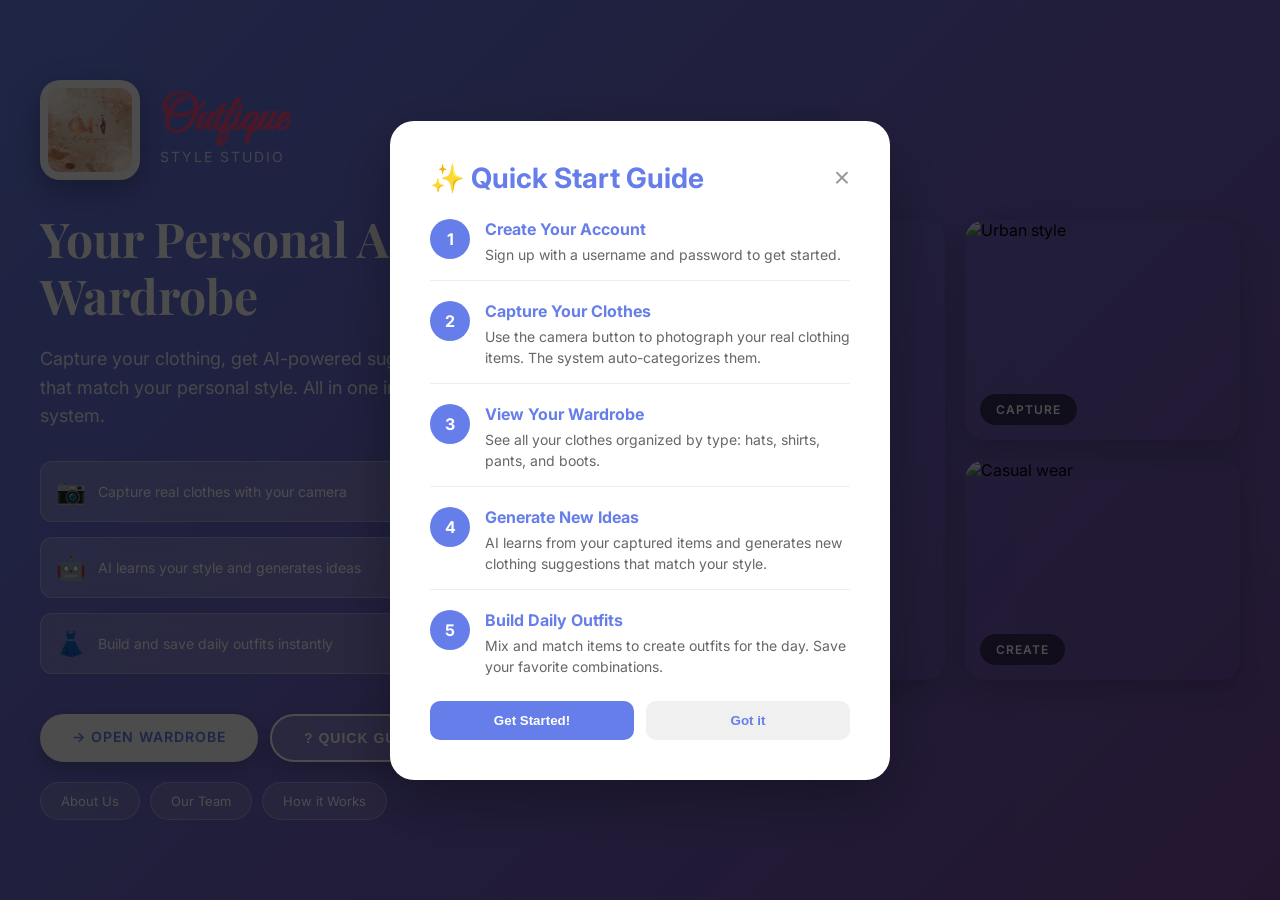
==== OUTFIQUE KO/index.html @ df4dfa31 "Initial commit: Outfique wardrobe website" ====
<!DOCTYPE html>
<html lang="en">
<head>
    <meta charset="UTF-8" />
    <meta name="viewport" content="width=device-width, initial-scale=1.0" />
    <title>Outfique Wardrobe</title>
    <link rel="preconnect" href="https://fonts.googleapis.com" />
    <link rel="preconnect" href="https://fonts.gstatic.com" crossorigin />
    <link href="https://fonts.googleapis.com/css2?family=Playfair+Display:wght@700;800&family=Great+Vibes&family=Inter:wght@300;400;600;700&display=swap" rel="stylesheet" />
    <style>
        :root {
            --primary: #667eea;
            --secondary: #764ba2;
            --accent: #f75088;
            --peach: #f9a6a1;
            --light: rgba(255, 255, 255, 0.9);
            --shadow: rgba(0, 0, 0, 0.1);
            --glass: rgba(255, 255, 255, 0.2);
        }

        * {
            margin: 0;
            padding: 0;
            box-sizing: border-box;
        }

        html, body {
            height: 100%;
            font-family: 'Inter', -apple-system, BlinkMacSystemFont, 'Segoe UI', sans-serif;
        }

        body {
            background: linear-gradient(135deg, var(--primary) 0%, var(--secondary) 100%);
            display: flex;
            align-items: center;
            justify-content: center;
            min-height: 100vh;
            padding: 20px;
            overflow-x: hidden;
        }

        .welcome-container {
            width: 100%;
            max-width: 1200px;
            display: grid;
            grid-template-columns: 1fr 1fr;
            gap: 60px;
            align-items: center;
        }

        .welcome-left {
            animation: slideInLeft 0.8s ease;
        }

        .welcome-right {
            animation: slideInRight 0.8s ease;
        }

        @keyframes slideInLeft {
            from {
                opacity: 0;
                transform: translateX(-30px);
            }
            to {
                opacity: 1;
                transform: translateX(0);
            }
        }

        @keyframes slideInRight {
            from {
                opacity: 0;
                transform: translateX(30px);
            }
            to {
                opacity: 1;
                transform: translateX(0);
            }
        }

        .logo-section {
            display: flex;
            align-items: center;
            gap: 20px;
            margin-bottom: 30px;
        }

        .logo-img {
            width: 100px;
            height: 100px;
            border-radius: 20px;
            background: white;
            padding: 8px;
            box-shadow: 0 10px 30px rgba(0, 0, 0, 0.3);
        }

        .logo-text h1 {
            font-family: 'Great Vibes', cursive;
            font-size: 48px;
            color: var(--accent);
            line-height: 1;
        }

        .logo-text p {
            font-size: 14px;
            color: rgba(255, 255, 255, 0.8);
            letter-spacing: 2px;
            text-transform: uppercase;
            margin-top: 5px;
        }

        h2 {
            font-family: 'Playfair Display', serif;
            font-size: 48px;
            color: white;
            margin-bottom: 20px;
            line-height: 1.2;
        }

        .subtitle {
            font-size: 18px;
            color: rgba(255, 255, 255, 0.9);
            margin-bottom: 30px;
            line-height: 1.6;
        }

        .features {
            display: flex;
            flex-direction: column;
            gap: 15px;
            margin-bottom: 40px;
        }

        .feature {
            display: flex;
            align-items: center;
            gap: 12px;
            padding: 15px;
            background: var(--glass);
            border-radius: 12px;
            backdrop-filter: blur(10px);
            border: 1px solid rgba(255, 255, 255, 0.3);
            animation: fadeIn 0.6s ease forwards;
            opacity: 0;
        }

        .feature:nth-child(1) { animation-delay: 0.2s; }
        .feature:nth-child(2) { animation-delay: 0.3s; }
        .feature:nth-child(3) { animation-delay: 0.4s; }

        @keyframes fadeIn {
            from {
                opacity: 0;
                transform: translateY(10px);
            }
            to {
                opacity: 1;
                transform: translateY(0);
            }
        }

        .feature-icon {
            font-size: 24px;
            flex-shrink: 0;
        }

        .feature-text {
            font-size: 14px;
            color: white;
        }

        .cta-buttons {
            display: flex;
            gap: 12px;
            flex-wrap: wrap;
            margin-bottom: 20px;
        }

        .btn {
            padding: 14px 32px;
            border: none;
            border-radius: 50px;
            font-size: 14px;
            font-weight: 600;
            cursor: pointer;
            text-decoration: none;
            display: inline-block;
            transition: all 0.3s ease;
            text-transform: uppercase;
            letter-spacing: 1px;
        }

        .btn-primary {
            background: white;
            color: var(--primary);
            box-shadow: 0 8px 20px rgba(0, 0, 0, 0.2);
        }

        .btn-primary:hover {
            transform: translateY(-3px);
            box-shadow: 0 12px 30px rgba(0, 0, 0, 0.3);
        }

        .btn-secondary {
            background: var(--glass);
            color: white;
            border: 2px solid white;
            box-shadow: 0 8px 20px rgba(0, 0, 0, 0.2);
        }

        .btn-secondary:hover {
            background: white;
            color: var(--primary);
            transform: translateY(-3px);
        }

        .nav-links {
            display: flex;
            gap: 10px;
            margin-top: 10px;
            flex-wrap: wrap;
        }

        .nav-links a {
            padding: 10px 20px;
            background: rgba(255, 255, 255, 0.15);
            color: white;
            text-decoration: none;
            border-radius: 30px;
            font-size: 13px;
            border: 1px solid rgba(255, 255, 255, 0.3);
            transition: all 0.3s ease;
        }

        .nav-links a:hover {
            background: white;
            color: var(--primary);
        }

        .gallery {
            display: grid;
            grid-template-columns: repeat(2, 1fr);
            gap: 20px;
        }

        .gallery-item {
            border-radius: 20px;
            overflow: hidden;
            height: 220px;
            box-shadow: 0 10px 30px rgba(0, 0, 0, 0.2);
            position: relative;
            cursor: pointer;
            transition: all 0.3s ease;
        }

        .gallery-item:hover {
            transform: translateY(-10px);
            box-shadow: 0 15px 40px rgba(0, 0, 0, 0.3);
        }

        .gallery-item.tall {
            grid-row: span 2;
            height: auto;
        }

        .gallery-item img {
            width: 100%;
            height: 100%;
            object-fit: cover;
        }

        .gallery-label {
            position: absolute;
            bottom: 15px;
            left: 15px;
            background: rgba(0, 0, 0, 0.5);
            color: white;
            padding: 8px 16px;
            border-radius: 20px;
            font-size: 12px;
            font-weight: 600;
            text-transform: uppercase;
            letter-spacing: 1px;
        }

        /* Quick Guide Modal */
        .guide-modal {
            display: none;
            position: fixed;
            top: 0;
            left: 0;
            width: 100%;
            height: 100%;
            background: rgba(0, 0, 0, 0.7);
            z-index: 2000;
            align-items: center;
            justify-content: center;
            animation: fadeIn 0.3s ease;
        }

        .guide-modal.show {
            display: flex;
        }

        .guide-content {
            background: white;
            border-radius: 24px;
            max-width: 500px;
            width: 90%;
            max-height: 80vh;
            overflow-y: auto;
            padding: 40px;
            box-shadow: 0 20px 60px rgba(0, 0, 0, 0.3);
            animation: slideUp 0.4s ease;
        }

        @keyframes slideUp {
            from {
                opacity: 0;
                transform: translateY(40px);
            }
            to {
                opacity: 1;
                transform: translateY(0);
            }
        }

        .guide-header {
            display: flex;
            justify-content: space-between;
            align-items: center;
            margin-bottom: 24px;
        }

        .guide-header h3 {
            font-size: 28px;
            color: var(--primary);
            margin: 0;
        }

        .close-guide {
            background: none;
            border: none;
            font-size: 28px;
            cursor: pointer;
            color: #999;
            transition: color 0.2s ease;
        }

        .close-guide:hover {
            color: var(--primary);
        }

        .guide-steps {
            display: flex;
            flex-direction: column;
            gap: 20px;
        }

        .step {
            display: flex;
            gap: 15px;
            padding-bottom: 15px;
            border-bottom: 1px solid #eee;
        }

        .step:last-child {
            border-bottom: none;
            padding-bottom: 0;
        }

        .step-number {
            display: flex;
            align-items: center;
            justify-content: center;
            width: 40px;
            height: 40px;
            border-radius: 50%;
            background: var(--primary);
            color: white;
            font-weight: bold;
            flex-shrink: 0;
        }

        .step-content h4 {
            margin: 0 0 5px 0;
            color: var(--primary);
            font-size: 16px;
        }

        .step-content p {
            margin: 0;
            color: #666;
            font-size: 14px;
            line-height: 1.5;
        }

        .guide-footer {
            margin-top: 24px;
            display: flex;
            gap: 12px;
        }

        .guide-footer button {
            flex: 1;
            padding: 12px;
            border: none;
            border-radius: 10px;
            font-weight: 600;
            cursor: pointer;
            transition: all 0.2s ease;
        }

        .btn-start {
            background: var(--primary);
            color: white;
        }

        .btn-start:hover {
            background: var(--secondary);
        }

        .btn-remind {
            background: #f0f0f0;
            color: var(--primary);
        }

        .btn-remind:hover {
            background: #e0e0e0;
        }

        @media (max-width: 768px) {
            .welcome-container {
                grid-template-columns: 1fr;
                gap: 40px;
            }

            h2 {
                font-size: 36px;
            }

            .gallery {
                grid-template-columns: 1fr;
            }

            .gallery-item.tall {
                grid-row: span 1;
            }

            .guide-content {
                padding: 30px 20px;
            }
        }
    </style>
</head>
<body>
    <div class="welcome-container">
        <!-- Left Section -->
        <div class="welcome-left">
            <div class="logo-section">
                <img src="DESIGN NI JARED.png" alt="Outfique Logo" class="logo-img" />
                <div class="logo-text">
                    <h1>Outfique</h1>
                    <p>Style Studio</p>
                </div>
            </div>

            <h2>Your Personal AI Wardrobe</h2>
            
            <p class="subtitle">
                Capture your clothing, get AI-powered suggestions, and build outfits that match your personal style. All in one intelligent wardrobe system.
            </p>

            <div class="features">
                <div class="feature">
                    <span class="feature-icon">📷</span>
                    <span class="feature-text">Capture real clothes with your camera</span>
                </div>
                <div class="feature">
                    <span class="feature-icon">🤖</span>
                    <span class="feature-text">AI learns your style and generates ideas</span>
                </div>
                <div class="feature">
                    <span class="feature-icon">👗</span>
                    <span class="feature-text">Build and save daily outfits instantly</span>
                </div>
            </div>

            <div class="cta-buttons">
                <a href="wardrobe.html" class="btn btn-primary">→ Open Wardrobe</a>
                <button class="btn btn-secondary" onclick="openGuide()">? Quick Guide</button>
            </div>

            <div class="nav-links">
                <a href="about outfique.html">About Us</a>
                <a href="team.html">Our Team</a>
                <a href="#" onclick="openGuide(); return false;">How it Works</a>
            </div>
        </div>

        <!-- Right Section: Gallery -->
        <div class="welcome-right">
            <div class="gallery">
                <div class="gallery-item tall">
                    <img src="https://images.unsplash.com/photo-1503341455253-b2e723bb3dbb?auto=format&fit=crop&w=600&q=80" alt="Fashion look" />
                    <span class="gallery-label">Style</span>
                </div>
                <div class="gallery-item">
                    <img src="https://images.unsplash.com/photo-1524504388940-b1c1722653e1?auto=format&fit=crop&w=600&q=80" alt="Urban style" />
                    <span class="gallery-label">Capture</span>
                </div>
                <div class="gallery-item">
                    <img src="https://images.unsplash.com/photo-1521572163474-6864f9cf17ab?auto=format&fit=crop&w=600&q=80" alt="Casual wear" />
                    <span class="gallery-label">Create</span>
                </div>
            </div>
        </div>
    </div>

    <!-- Quick Guide Modal -->
    <div id="guideModal" class="guide-modal">
        <div class="guide-content">
            <div class="guide-header">
                <h3>✨ Quick Start Guide</h3>
                <button class="close-guide" onclick="closeGuide()">×</button>
            </div>

            <div class="guide-steps">
                <div class="step">
                    <div class="step-number">1</div>
                    <div class="step-content">
                        <h4>Create Your Account</h4>
                        <p>Sign up with a username and password to get started.</p>
                    </div>
                </div>

                <div class="step">
                    <div class="step-number">2</div>
                    <div class="step-content">
                        <h4>Capture Your Clothes</h4>
                        <p>Use the camera button to photograph your real clothing items. The system auto-categorizes them.</p>
                    </div>
                </div>

                <div class="step">
                    <div class="step-number">3</div>
                    <div class="step-content">
                        <h4>View Your Wardrobe</h4>
                        <p>See all your clothes organized by type: hats, shirts, pants, and boots.</p>
                    </div>
                </div>

                <div class="step">
                    <div class="step-number">4</div>
                    <div class="step-content">
                        <h4>Generate New Ideas</h4>
                        <p>AI learns from your captured items and generates new clothing suggestions that match your style.</p>
                    </div>
                </div>

                <div class="step">
                    <div class="step-number">5</div>
                    <div class="step-content">
                        <h4>Build Daily Outfits</h4>
                        <p>Mix and match items to create outfits for the day. Save your favorite combinations.</p>
                    </div>
                </div>
            </div>

            <div class="guide-footer">
                <button class="btn-start" onclick="goToWardrobe()">Get Started!</button>
                <button class="btn-remind" onclick="closeGuide()">Got it</button>
            </div>
        </div>
    </div>

    <script>
        function openGuide() {
            document.getElementById('guideModal').classList.add('show');
        }

        function closeGuide() {
            document.getElementById('guideModal').classList.remove('show');
        }

        function goToWardrobe() {
            window.location.href = 'wardrobe.html';
        }

        // Auto-open guide on first visit (optional)
        window.addEventListener('load', () => {
            const hasVisited = localStorage.getItem('outfiqueVisited');
            if (!hasVisited) {
                setTimeout(() => {
                    openGuide();
                    localStorage.setItem('outfiqueVisited', 'true');
                }, 500);
            }
        });

        // Close modal when clicking outside
        document.getElementById('guideModal').addEventListener('click', (e) => {
            if (e.target.id === 'guideModal') {
                closeGuide();
            }
        });
    </script>
</body>
</html>
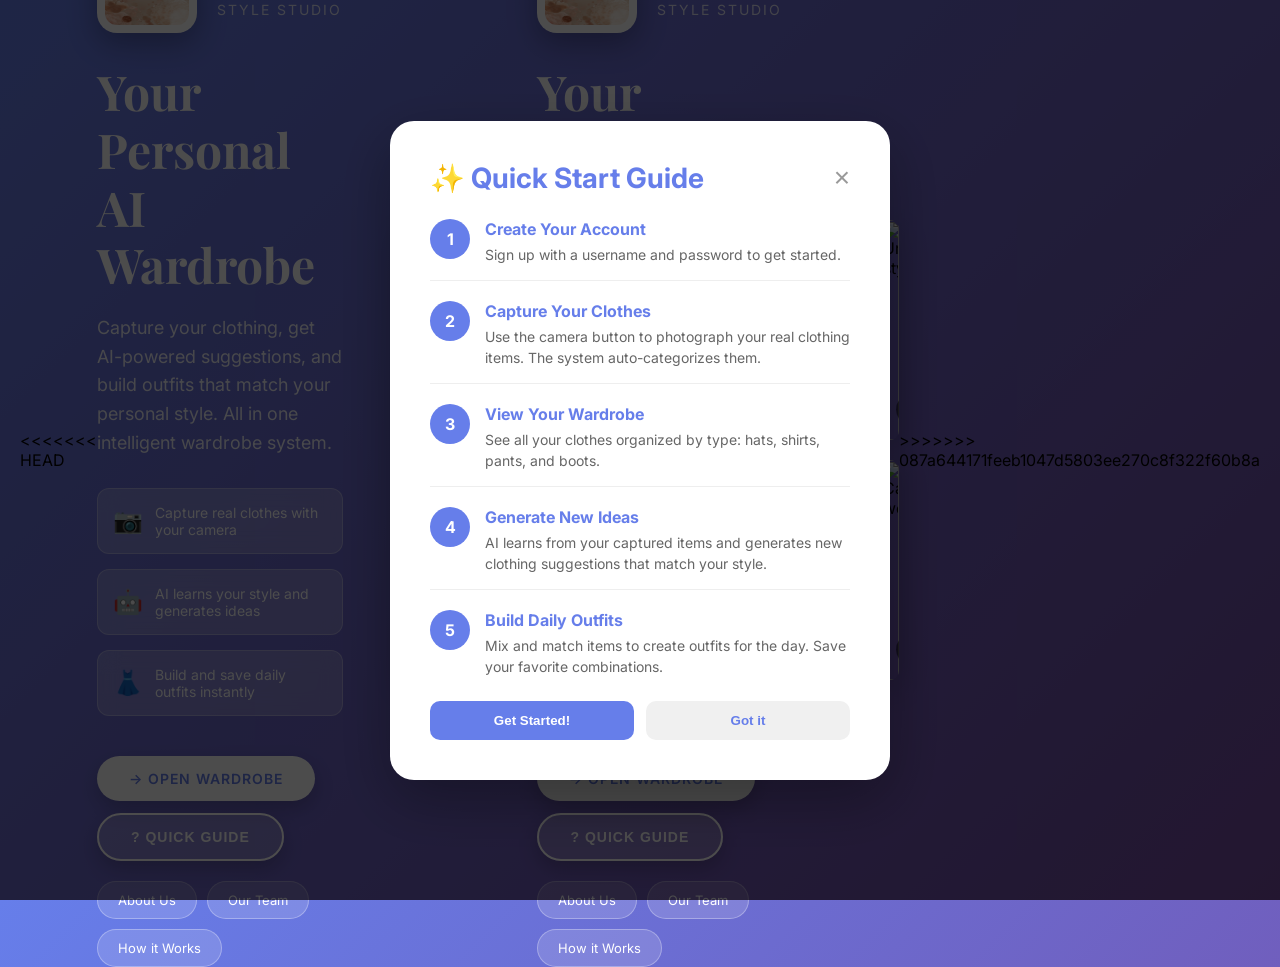
==== commit ed87c794: "Resolve merge conflicts: keep latest local files" ====
--- a/OUTFIQUE KO/index.html
+++ b/OUTFIQUE KO/index.html
@@ -1,3 +1,4 @@
+<<<<<<< HEAD
 <!DOCTYPE html>
 <html lang="en">
 <head>
@@ -607,3 +608,614 @@
     </script>
 </body>
 </html>
+=======
+<!DOCTYPE html>
+<html lang="en">
+<head>
+    <meta charset="UTF-8" />
+    <meta name="viewport" content="width=device-width, initial-scale=1.0" />
+    <title>Outfique Wardrobe</title>
+    <link rel="preconnect" href="https://fonts.googleapis.com" />
+    <link rel="preconnect" href="https://fonts.gstatic.com" crossorigin />
+    <link href="https://fonts.googleapis.com/css2?family=Playfair+Display:wght@700;800&family=Great+Vibes&family=Inter:wght@300;400;600;700&display=swap" rel="stylesheet" />
+    <style>
+        :root {
+            --primary: #667eea;
+            --secondary: #764ba2;
+            --accent: #f75088;
+            --peach: #f9a6a1;
+            --light: rgba(255, 255, 255, 0.9);
+            --shadow: rgba(0, 0, 0, 0.1);
+            --glass: rgba(255, 255, 255, 0.2);
+        }
+
+        * {
+            margin: 0;
+            padding: 0;
+            box-sizing: border-box;
+        }
+
+        html, body {
+            height: 100%;
+            font-family: 'Inter', -apple-system, BlinkMacSystemFont, 'Segoe UI', sans-serif;
+        }
+
+        body {
+            background: linear-gradient(135deg, var(--primary) 0%, var(--secondary) 100%);
+            display: flex;
+            align-items: center;
+            justify-content: center;
+            min-height: 100vh;
+            padding: 20px;
+            overflow-x: hidden;
+        }
+
+        .welcome-container {
+            width: 100%;
+            max-width: 1200px;
+            display: grid;
+            grid-template-columns: 1fr 1fr;
+            gap: 60px;
+            align-items: center;
+        }
+
+        .welcome-left {
+            animation: slideInLeft 0.8s ease;
+        }
+
+        .welcome-right {
+            animation: slideInRight 0.8s ease;
+        }
+
+        @keyframes slideInLeft {
+            from {
+                opacity: 0;
+                transform: translateX(-30px);
+            }
+            to {
+                opacity: 1;
+                transform: translateX(0);
+            }
+        }
+
+        @keyframes slideInRight {
+            from {
+                opacity: 0;
+                transform: translateX(30px);
+            }
+            to {
+                opacity: 1;
+                transform: translateX(0);
+            }
+        }
+
+        .logo-section {
+            display: flex;
+            align-items: center;
+            gap: 20px;
+            margin-bottom: 30px;
+        }
+
+        .logo-img {
+            width: 100px;
+            height: 100px;
+            border-radius: 20px;
+            background: white;
+            padding: 8px;
+            box-shadow: 0 10px 30px rgba(0, 0, 0, 0.3);
+        }
+
+        .logo-text h1 {
+            font-family: 'Great Vibes', cursive;
+            font-size: 48px;
+            color: var(--accent);
+            line-height: 1;
+        }
+
+        .logo-text p {
+            font-size: 14px;
+            color: rgba(255, 255, 255, 0.8);
+            letter-spacing: 2px;
+            text-transform: uppercase;
+            margin-top: 5px;
+        }
+
+        h2 {
+            font-family: 'Playfair Display', serif;
+            font-size: 48px;
+            color: white;
+            margin-bottom: 20px;
+            line-height: 1.2;
+        }
+
+        .subtitle {
+            font-size: 18px;
+            color: rgba(255, 255, 255, 0.9);
+            margin-bottom: 30px;
+            line-height: 1.6;
+        }
+
+        .features {
+            display: flex;
+            flex-direction: column;
+            gap: 15px;
+            margin-bottom: 40px;
+        }
+
+        .feature {
+            display: flex;
+            align-items: center;
+            gap: 12px;
+            padding: 15px;
+            background: var(--glass);
+            border-radius: 12px;
+            backdrop-filter: blur(10px);
+            border: 1px solid rgba(255, 255, 255, 0.3);
+            animation: fadeIn 0.6s ease forwards;
+            opacity: 0;
+        }
+
+        .feature:nth-child(1) { animation-delay: 0.2s; }
+        .feature:nth-child(2) { animation-delay: 0.3s; }
+        .feature:nth-child(3) { animation-delay: 0.4s; }
+
+        @keyframes fadeIn {
+            from {
+                opacity: 0;
+                transform: translateY(10px);
+            }
+            to {
+                opacity: 1;
+                transform: translateY(0);
+            }
+        }
+
+        .feature-icon {
+            font-size: 24px;
+            flex-shrink: 0;
+        }
+
+        .feature-text {
+            font-size: 14px;
+            color: white;
+        }
+
+        .cta-buttons {
+            display: flex;
+            gap: 12px;
+            flex-wrap: wrap;
+            margin-bottom: 20px;
+        }
+
+        .btn {
+            padding: 14px 32px;
+            border: none;
+            border-radius: 50px;
+            font-size: 14px;
+            font-weight: 600;
+            cursor: pointer;
+            text-decoration: none;
+            display: inline-block;
+            transition: all 0.3s ease;
+            text-transform: uppercase;
+            letter-spacing: 1px;
+        }
+
+        .btn-primary {
+            background: white;
+            color: var(--primary);
+            box-shadow: 0 8px 20px rgba(0, 0, 0, 0.2);
+        }
+
+        .btn-primary:hover {
+            transform: translateY(-3px);
+            box-shadow: 0 12px 30px rgba(0, 0, 0, 0.3);
+        }
+
+        .btn-secondary {
+            background: var(--glass);
+            color: white;
+            border: 2px solid white;
+            box-shadow: 0 8px 20px rgba(0, 0, 0, 0.2);
+        }
+
+        .btn-secondary:hover {
+            background: white;
+            color: var(--primary);
+            transform: translateY(-3px);
+        }
+
+        .nav-links {
+            display: flex;
+            gap: 10px;
+            margin-top: 10px;
+            flex-wrap: wrap;
+        }
+
+        .nav-links a {
+            padding: 10px 20px;
+            background: rgba(255, 255, 255, 0.15);
+            color: white;
+            text-decoration: none;
+            border-radius: 30px;
+            font-size: 13px;
+            border: 1px solid rgba(255, 255, 255, 0.3);
+            transition: all 0.3s ease;
+        }
+
+        .nav-links a:hover {
+            background: white;
+            color: var(--primary);
+        }
+
+        .gallery {
+            display: grid;
+            grid-template-columns: repeat(2, 1fr);
+            gap: 20px;
+        }
+
+        .gallery-item {
+            border-radius: 20px;
+            overflow: hidden;
+            height: 220px;
+            box-shadow: 0 10px 30px rgba(0, 0, 0, 0.2);
+            position: relative;
+            cursor: pointer;
+            transition: all 0.3s ease;
+        }
+
+        .gallery-item:hover {
+            transform: translateY(-10px);
+            box-shadow: 0 15px 40px rgba(0, 0, 0, 0.3);
+        }
+
+        .gallery-item.tall {
+            grid-row: span 2;
+            height: auto;
+        }
+
+        .gallery-item img {
+            width: 100%;
+            height: 100%;
+            object-fit: cover;
+        }
+
+        .gallery-label {
+            position: absolute;
+            bottom: 15px;
+            left: 15px;
+            background: rgba(0, 0, 0, 0.5);
+            color: white;
+            padding: 8px 16px;
+            border-radius: 20px;
+            font-size: 12px;
+            font-weight: 600;
+            text-transform: uppercase;
+            letter-spacing: 1px;
+        }
+
+        /* Quick Guide Modal */
+        .guide-modal {
+            display: none;
+            position: fixed;
+            top: 0;
+            left: 0;
+            width: 100%;
+            height: 100%;
+            background: rgba(0, 0, 0, 0.7);
+            z-index: 2000;
+            align-items: center;
+            justify-content: center;
+            animation: fadeIn 0.3s ease;
+        }
+
+        .guide-modal.show {
+            display: flex;
+        }
+
+        .guide-content {
+            background: white;
+            border-radius: 24px;
+            max-width: 500px;
+            width: 90%;
+            max-height: 80vh;
+            overflow-y: auto;
+            padding: 40px;
+            box-shadow: 0 20px 60px rgba(0, 0, 0, 0.3);
+            animation: slideUp 0.4s ease;
+        }
+
+        @keyframes slideUp {
+            from {
+                opacity: 0;
+                transform: translateY(40px);
+            }
+            to {
+                opacity: 1;
+                transform: translateY(0);
+            }
+        }
+
+        .guide-header {
+            display: flex;
+            justify-content: space-between;
+            align-items: center;
+            margin-bottom: 24px;
+        }
+
+        .guide-header h3 {
+            font-size: 28px;
+            color: var(--primary);
+            margin: 0;
+        }
+
+        .close-guide {
+            background: none;
+            border: none;
+            font-size: 28px;
+            cursor: pointer;
+            color: #999;
+            transition: color 0.2s ease;
+        }
+
+        .close-guide:hover {
+            color: var(--primary);
+        }
+
+        .guide-steps {
+            display: flex;
+            flex-direction: column;
+            gap: 20px;
+        }
+
+        .step {
+            display: flex;
+            gap: 15px;
+            padding-bottom: 15px;
+            border-bottom: 1px solid #eee;
+        }
+
+        .step:last-child {
+            border-bottom: none;
+            padding-bottom: 0;
+        }
+
+        .step-number {
+            display: flex;
+            align-items: center;
+            justify-content: center;
+            width: 40px;
+            height: 40px;
+            border-radius: 50%;
+            background: var(--primary);
+            color: white;
+            font-weight: bold;
+            flex-shrink: 0;
+        }
+
+        .step-content h4 {
+            margin: 0 0 5px 0;
+            color: var(--primary);
+            font-size: 16px;
+        }
+
+        .step-content p {
+            margin: 0;
+            color: #666;
+            font-size: 14px;
+            line-height: 1.5;
+        }
+
+        .guide-footer {
+            margin-top: 24px;
+            display: flex;
+            gap: 12px;
+        }
+
+        .guide-footer button {
+            flex: 1;
+            padding: 12px;
+            border: none;
+            border-radius: 10px;
+            font-weight: 600;
+            cursor: pointer;
+            transition: all 0.2s ease;
+        }
+
+        .btn-start {
+            background: var(--primary);
+            color: white;
+        }
+
+        .btn-start:hover {
+            background: var(--secondary);
+        }
+
+        .btn-remind {
+            background: #f0f0f0;
+            color: var(--primary);
+        }
+
+        .btn-remind:hover {
+            background: #e0e0e0;
+        }
+
+        @media (max-width: 768px) {
+            .welcome-container {
+                grid-template-columns: 1fr;
+                gap: 40px;
+            }
+
+            h2 {
+                font-size: 36px;
+            }
+
+            .gallery {
+                grid-template-columns: 1fr;
+            }
+
+            .gallery-item.tall {
+                grid-row: span 1;
+            }
+
+            .guide-content {
+                padding: 30px 20px;
+            }
+        }
+    </style>
+</head>
+<body>
+    <div class="welcome-container">
+        <!-- Left Section -->
+        <div class="welcome-left">
+            <div class="logo-section">
+                <img src="DESIGN NI JARED.png" alt="Outfique Logo" class="logo-img" />
+                <div class="logo-text">
+                    <h1>Outfique</h1>
+                    <p>Style Studio</p>
+                </div>
+            </div>
+
+            <h2>Your Personal AI Wardrobe</h2>
+            
+            <p class="subtitle">
+                Capture your clothing, get AI-powered suggestions, and build outfits that match your personal style. All in one intelligent wardrobe system.
+            </p>
+
+            <div class="features">
+                <div class="feature">
+                    <span class="feature-icon">📷</span>
+                    <span class="feature-text">Capture real clothes with your camera</span>
+                </div>
+                <div class="feature">
+                    <span class="feature-icon">🤖</span>
+                    <span class="feature-text">AI learns your style and generates ideas</span>
+                </div>
+                <div class="feature">
+                    <span class="feature-icon">👗</span>
+                    <span class="feature-text">Build and save daily outfits instantly</span>
+                </div>
+            </div>
+
+            <div class="cta-buttons">
+                <a href="wardrobe.html" class="btn btn-primary">→ Open Wardrobe</a>
+                <button class="btn btn-secondary" onclick="openGuide()">? Quick Guide</button>
+            </div>
+
+            <div class="nav-links">
+                <a href="about outfique.html">About Us</a>
+                <a href="team.html">Our Team</a>
+                <a href="#" onclick="openGuide(); return false;">How it Works</a>
+            </div>
+        </div>
+
+        <!-- Right Section: Gallery -->
+        <div class="welcome-right">
+            <div class="gallery">
+                <div class="gallery-item tall">
+                    <img src="https://images.unsplash.com/photo-1503341455253-b2e723bb3dbb?auto=format&fit=crop&w=600&q=80" alt="Fashion look" />
+                    <span class="gallery-label">Style</span>
+                </div>
+                <div class="gallery-item">
+                    <img src="https://images.unsplash.com/photo-1524504388940-b1c1722653e1?auto=format&fit=crop&w=600&q=80" alt="Urban style" />
+                    <span class="gallery-label">Capture</span>
+                </div>
+                <div class="gallery-item">
+                    <img src="https://images.unsplash.com/photo-1521572163474-6864f9cf17ab?auto=format&fit=crop&w=600&q=80" alt="Casual wear" />
+                    <span class="gallery-label">Create</span>
+                </div>
+            </div>
+        </div>
+    </div>
+
+    <!-- Quick Guide Modal -->
+    <div id="guideModal" class="guide-modal">
+        <div class="guide-content">
+            <div class="guide-header">
+                <h3>✨ Quick Start Guide</h3>
+                <button class="close-guide" onclick="closeGuide()">×</button>
+            </div>
+
+            <div class="guide-steps">
+                <div class="step">
+                    <div class="step-number">1</div>
+                    <div class="step-content">
+                        <h4>Create Your Account</h4>
+                        <p>Sign up with a username and password to get started.</p>
+                    </div>
+                </div>
+
+                <div class="step">
+                    <div class="step-number">2</div>
+                    <div class="step-content">
+                        <h4>Capture Your Clothes</h4>
+                        <p>Use the camera button to photograph your real clothing items. The system auto-categorizes them.</p>
+                    </div>
+                </div>
+
+                <div class="step">
+                    <div class="step-number">3</div>
+                    <div class="step-content">
+                        <h4>View Your Wardrobe</h4>
+                        <p>See all your clothes organized by type: hats, shirts, pants, and boots.</p>
+                    </div>
+                </div>
+
+                <div class="step">
+                    <div class="step-number">4</div>
+                    <div class="step-content">
+                        <h4>Generate New Ideas</h4>
+                        <p>AI learns from your captured items and generates new clothing suggestions that match your style.</p>
+                    </div>
+                </div>
+
+                <div class="step">
+                    <div class="step-number">5</div>
+                    <div class="step-content">
+                        <h4>Build Daily Outfits</h4>
+                        <p>Mix and match items to create outfits for the day. Save your favorite combinations.</p>
+                    </div>
+                </div>
+            </div>
+
+            <div class="guide-footer">
+                <button class="btn-start" onclick="goToWardrobe()">Get Started!</button>
+                <button class="btn-remind" onclick="closeGuide()">Got it</button>
+            </div>
+        </div>
+    </div>
+
+    <script>
+        function openGuide() {
+            document.getElementById('guideModal').classList.add('show');
+        }
+
+        function closeGuide() {
+            document.getElementById('guideModal').classList.remove('show');
+        }
+
+        function goToWardrobe() {
+            window.location.href = 'wardrobe.html';
+        }
+
+        // Auto-open guide on first visit (optional)
+        window.addEventListener('load', () => {
+            const hasVisited = localStorage.getItem('outfiqueVisited');
+            if (!hasVisited) {
+                setTimeout(() => {
+                    openGuide();
+                    localStorage.setItem('outfiqueVisited', 'true');
+                }, 500);
+            }
+        });
+
+        // Close modal when clicking outside
+        document.getElementById('guideModal').addEventListener('click', (e) => {
+            if (e.target.id === 'guideModal') {
+                closeGuide();
+            }
+        });
+    </script>
+</body>
+</html>
+>>>>>>> 087a644171feeb1047d5803ee270c8f322f60b8a
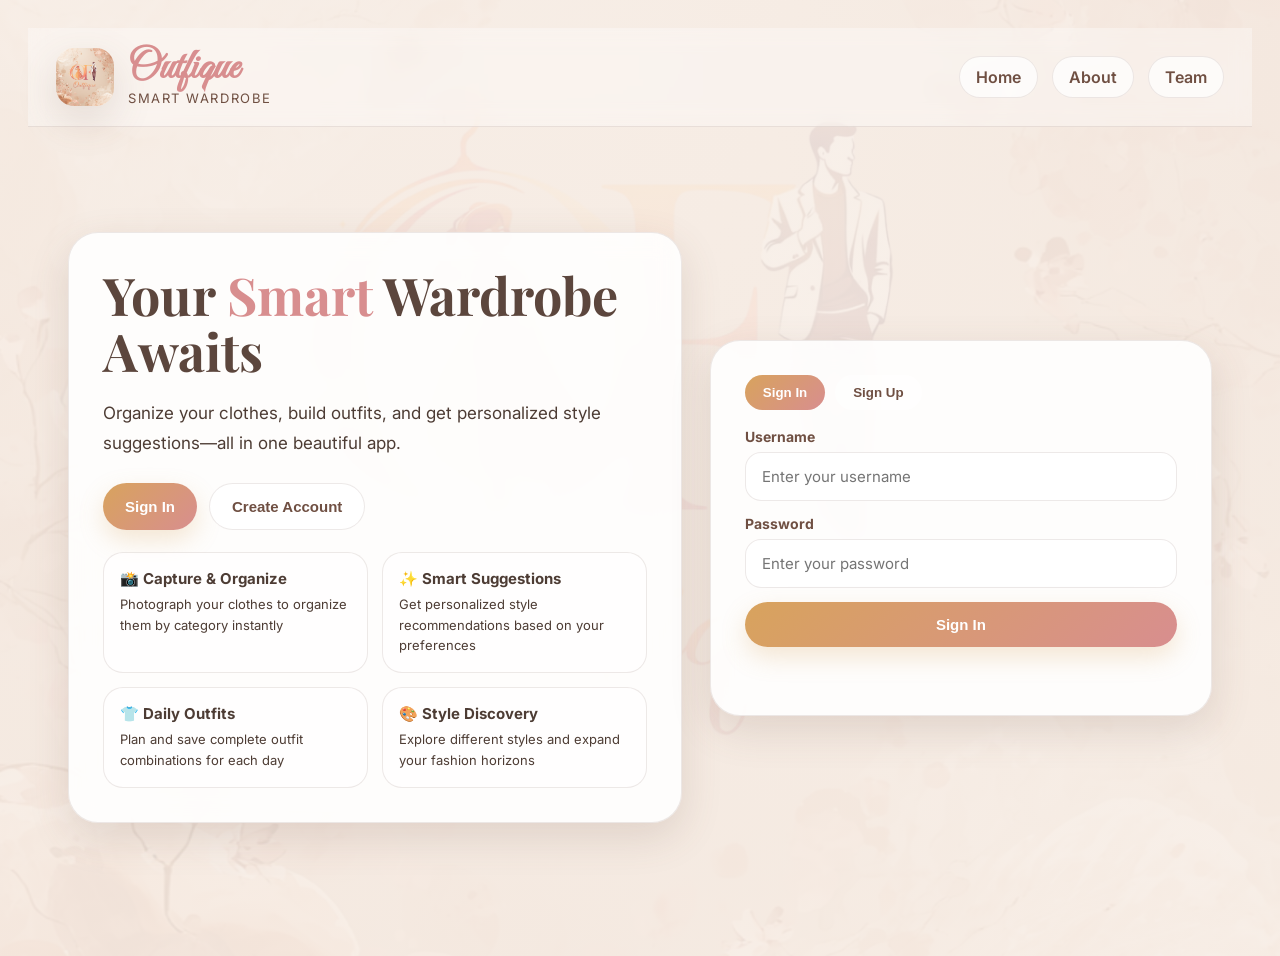
==== commit 9573a1a7: "Add files via upload ADD ALL THIS TO THE PUBLIC PAGE AND MAKE SURE IT BETTER WORKS AND NO MISTAKE AN" ====
--- a/OUTFIQUE KO/index.html
+++ b/OUTFIQUE KO/index.html
@@ -1,1221 +1,117 @@
-<<<<<<< HEAD
 <!DOCTYPE html>
 <html lang="en">
 <head>
-    <meta charset="UTF-8" />
-    <meta name="viewport" content="width=device-width, initial-scale=1.0" />
-    <title>Outfique Wardrobe</title>
-    <link rel="preconnect" href="https://fonts.googleapis.com" />
-    <link rel="preconnect" href="https://fonts.gstatic.com" crossorigin />
-    <link href="https://fonts.googleapis.com/css2?family=Playfair+Display:wght@700;800&family=Great+Vibes&family=Inter:wght@300;400;600;700&display=swap" rel="stylesheet" />
-    <style>
-        :root {
-            --primary: #667eea;
-            --secondary: #764ba2;
-            --accent: #f75088;
-            --peach: #f9a6a1;
-            --light: rgba(255, 255, 255, 0.9);
-            --shadow: rgba(0, 0, 0, 0.1);
-            --glass: rgba(255, 255, 255, 0.2);
-        }
-
-        * {
-            margin: 0;
-            padding: 0;
-            box-sizing: border-box;
-        }
-
-        html, body {
-            height: 100%;
-            font-family: 'Inter', -apple-system, BlinkMacSystemFont, 'Segoe UI', sans-serif;
-        }
-
-        body {
-            background: linear-gradient(135deg, var(--primary) 0%, var(--secondary) 100%);
-            display: flex;
-            align-items: center;
-            justify-content: center;
-            min-height: 100vh;
-            padding: 20px;
-            overflow-x: hidden;
-        }
-
-        .welcome-container {
-            width: 100%;
-            max-width: 1200px;
-            display: grid;
-            grid-template-columns: 1fr 1fr;
-            gap: 60px;
-            align-items: center;
-        }
-
-        .welcome-left {
-            animation: slideInLeft 0.8s ease;
-        }
-
-        .welcome-right {
-            animation: slideInRight 0.8s ease;
-        }
-
-        @keyframes slideInLeft {
-            from {
-                opacity: 0;
-                transform: translateX(-30px);
-            }
-            to {
-                opacity: 1;
-                transform: translateX(0);
-            }
-        }
-
-        @keyframes slideInRight {
-            from {
-                opacity: 0;
-                transform: translateX(30px);
-            }
-            to {
-                opacity: 1;
-                transform: translateX(0);
-            }
-        }
-
-        .logo-section {
-            display: flex;
-            align-items: center;
-            gap: 20px;
-            margin-bottom: 30px;
-        }
-
-        .logo-img {
-            width: 100px;
-            height: 100px;
-            border-radius: 20px;
-            background: white;
-            padding: 8px;
-            box-shadow: 0 10px 30px rgba(0, 0, 0, 0.3);
-        }
-
-        .logo-text h1 {
-            font-family: 'Great Vibes', cursive;
-            font-size: 48px;
-            color: var(--accent);
-            line-height: 1;
-        }
-
-        .logo-text p {
-            font-size: 14px;
-            color: rgba(255, 255, 255, 0.8);
-            letter-spacing: 2px;
-            text-transform: uppercase;
-            margin-top: 5px;
-        }
-
-        h2 {
-            font-family: 'Playfair Display', serif;
-            font-size: 48px;
-            color: white;
-            margin-bottom: 20px;
-            line-height: 1.2;
-        }
-
-        .subtitle {
-            font-size: 18px;
-            color: rgba(255, 255, 255, 0.9);
-            margin-bottom: 30px;
-            line-height: 1.6;
-        }
-
-        .features {
-            display: flex;
-            flex-direction: column;
-            gap: 15px;
-            margin-bottom: 40px;
-        }
-
-        .feature {
-            display: flex;
-            align-items: center;
-            gap: 12px;
-            padding: 15px;
-            background: var(--glass);
-            border-radius: 12px;
-            backdrop-filter: blur(10px);
-            border: 1px solid rgba(255, 255, 255, 0.3);
-            animation: fadeIn 0.6s ease forwards;
-            opacity: 0;
-        }
-
-        .feature:nth-child(1) { animation-delay: 0.2s; }
-        .feature:nth-child(2) { animation-delay: 0.3s; }
-        .feature:nth-child(3) { animation-delay: 0.4s; }
-
-        @keyframes fadeIn {
-            from {
-                opacity: 0;
-                transform: translateY(10px);
-            }
-            to {
-                opacity: 1;
-                transform: translateY(0);
-            }
-        }
-
-        .feature-icon {
-            font-size: 24px;
-            flex-shrink: 0;
-        }
-
-        .feature-text {
-            font-size: 14px;
-            color: white;
-        }
-
-        .cta-buttons {
-            display: flex;
-            gap: 12px;
-            flex-wrap: wrap;
-            margin-bottom: 20px;
-        }
-
-        .btn {
-            padding: 14px 32px;
-            border: none;
-            border-radius: 50px;
-            font-size: 14px;
-            font-weight: 600;
-            cursor: pointer;
-            text-decoration: none;
-            display: inline-block;
-            transition: all 0.3s ease;
-            text-transform: uppercase;
-            letter-spacing: 1px;
-        }
-
-        .btn-primary {
-            background: white;
-            color: var(--primary);
-            box-shadow: 0 8px 20px rgba(0, 0, 0, 0.2);
-        }
-
-        .btn-primary:hover {
-            transform: translateY(-3px);
-            box-shadow: 0 12px 30px rgba(0, 0, 0, 0.3);
-        }
-
-        .btn-secondary {
-            background: var(--glass);
-            color: white;
-            border: 2px solid white;
-            box-shadow: 0 8px 20px rgba(0, 0, 0, 0.2);
-        }
-
-        .btn-secondary:hover {
-            background: white;
-            color: var(--primary);
-            transform: translateY(-3px);
-        }
-
-        .nav-links {
-            display: flex;
-            gap: 10px;
-            margin-top: 10px;
-            flex-wrap: wrap;
-        }
-
-        .nav-links a {
-            padding: 10px 20px;
-            background: rgba(255, 255, 255, 0.15);
-            color: white;
-            text-decoration: none;
-            border-radius: 30px;
-            font-size: 13px;
-            border: 1px solid rgba(255, 255, 255, 0.3);
-            transition: all 0.3s ease;
-        }
-
-        .nav-links a:hover {
-            background: white;
-            color: var(--primary);
-        }
-
-        .gallery {
-            display: grid;
-            grid-template-columns: repeat(2, 1fr);
-            gap: 20px;
-        }
-
-        .gallery-item {
-            border-radius: 20px;
-            overflow: hidden;
-            height: 220px;
-            box-shadow: 0 10px 30px rgba(0, 0, 0, 0.2);
-            position: relative;
-            cursor: pointer;
-            transition: all 0.3s ease;
-        }
-
-        .gallery-item:hover {
-            transform: translateY(-10px);
-            box-shadow: 0 15px 40px rgba(0, 0, 0, 0.3);
-        }
-
-        .gallery-item.tall {
-            grid-row: span 2;
-            height: auto;
-        }
-
-        .gallery-item img {
-            width: 100%;
-            height: 100%;
-            object-fit: cover;
-        }
-
-        .gallery-label {
-            position: absolute;
-            bottom: 15px;
-            left: 15px;
-            background: rgba(0, 0, 0, 0.5);
-            color: white;
-            padding: 8px 16px;
-            border-radius: 20px;
-            font-size: 12px;
-            font-weight: 600;
-            text-transform: uppercase;
-            letter-spacing: 1px;
-        }
-
-        /* Quick Guide Modal */
-        .guide-modal {
-            display: none;
-            position: fixed;
-            top: 0;
-            left: 0;
-            width: 100%;
-            height: 100%;
-            background: rgba(0, 0, 0, 0.7);
-            z-index: 2000;
-            align-items: center;
-            justify-content: center;
-            animation: fadeIn 0.3s ease;
-        }
-
-        .guide-modal.show {
-            display: flex;
-        }
-
-        .guide-content {
-            background: white;
-            border-radius: 24px;
-            max-width: 500px;
-            width: 90%;
-            max-height: 80vh;
-            overflow-y: auto;
-            padding: 40px;
-            box-shadow: 0 20px 60px rgba(0, 0, 0, 0.3);
-            animation: slideUp 0.4s ease;
-        }
-
-        @keyframes slideUp {
-            from {
-                opacity: 0;
-                transform: translateY(40px);
-            }
-            to {
-                opacity: 1;
-                transform: translateY(0);
-            }
-        }
-
-        .guide-header {
-            display: flex;
-            justify-content: space-between;
-            align-items: center;
-            margin-bottom: 24px;
-        }
-
-        .guide-header h3 {
-            font-size: 28px;
-            color: var(--primary);
-            margin: 0;
-        }
-
-        .close-guide {
-            background: none;
-            border: none;
-            font-size: 28px;
-            cursor: pointer;
-            color: #999;
-            transition: color 0.2s ease;
-        }
-
-        .close-guide:hover {
-            color: var(--primary);
-        }
-
-        .guide-steps {
-            display: flex;
-            flex-direction: column;
-            gap: 20px;
-        }
-
-        .step {
-            display: flex;
-            gap: 15px;
-            padding-bottom: 15px;
-            border-bottom: 1px solid #eee;
-        }
-
-        .step:last-child {
-            border-bottom: none;
-            padding-bottom: 0;
-        }
-
-        .step-number {
-            display: flex;
-            align-items: center;
-            justify-content: center;
-            width: 40px;
-            height: 40px;
-            border-radius: 50%;
-            background: var(--primary);
-            color: white;
-            font-weight: bold;
-            flex-shrink: 0;
-        }
-
-        .step-content h4 {
-            margin: 0 0 5px 0;
-            color: var(--primary);
-            font-size: 16px;
-        }
-
-        .step-content p {
-            margin: 0;
-            color: #666;
-            font-size: 14px;
-            line-height: 1.5;
-        }
-
-        .guide-footer {
-            margin-top: 24px;
-            display: flex;
-            gap: 12px;
-        }
-
-        .guide-footer button {
-            flex: 1;
-            padding: 12px;
-            border: none;
-            border-radius: 10px;
-            font-weight: 600;
-            cursor: pointer;
-            transition: all 0.2s ease;
-        }
-
-        .btn-start {
-            background: var(--primary);
-            color: white;
-        }
-
-        .btn-start:hover {
-            background: var(--secondary);
-        }
-
-        .btn-remind {
-            background: #f0f0f0;
-            color: var(--primary);
-        }
-
-        .btn-remind:hover {
-            background: #e0e0e0;
-        }
-
-        @media (max-width: 768px) {
-            .welcome-container {
-                grid-template-columns: 1fr;
-                gap: 40px;
-            }
-
-            h2 {
-                font-size: 36px;
-            }
-
-            .gallery {
-                grid-template-columns: 1fr;
-            }
-
-            .gallery-item.tall {
-                grid-row: span 1;
-            }
-
-            .guide-content {
-                padding: 30px 20px;
-            }
-        }
-    </style>
+  <meta charset="UTF-8" />
+  <meta name="viewport" content="width=device-width, initial-scale=1.0" />
+  <title>Outfique - Smart Wardrobe App</title>
+  <link rel="preconnect" href="https://fonts.googleapis.com" />
+  <link rel="preconnect" href="https://fonts.gstatic.com" crossorigin />
+  <link href="https://fonts.googleapis.com/css2?family=Playfair+Display:wght@600;700&family=Great+Vibes&family=Inter:wght@300;400;500;600;700&display=swap" rel="stylesheet" />
+  <link rel="stylesheet" href="styles.css" />
 </head>
 <body>
-    <div class="welcome-container">
-        <!-- Left Section -->
-        <div class="welcome-left">
-            <div class="logo-section">
-                <img src="DESIGN NI JARED.png" alt="Outfique Logo" class="logo-img" />
-                <div class="logo-text">
-                    <h1>Outfique</h1>
-                    <p>Style Studio</p>
-                </div>
-            </div>
+  <div class="page">
+    <header>
+      <div class="brand">
+        <img src="DESIGN NI JARED.png" alt="Outfique logo">
+        <div class="brand-text">
+          <h1>Outfique</h1>
+          <p>Smart Wardrobe</p>
+        </div>
+      </div>
 
-            <h2>Your Personal AI Wardrobe</h2>
-            
-            <p class="subtitle">
-                Capture your clothing, get AI-powered suggestions, and build outfits that match your personal style. All in one intelligent wardrobe system.
-            </p>
+      <nav>
+        <a href="index.html">Home</a>
+        <a href="about.html">About</a>
+        <a href="team.html">Team</a>
+      </nav>
+    </header>
 
-            <div class="features">
-                <div class="feature">
-                    <span class="feature-icon">📷</span>
-                    <span class="feature-text">Capture real clothes with your camera</span>
-                </div>
-                <div class="feature">
-                    <span class="feature-icon">🤖</span>
-                    <span class="feature-text">AI learns your style and generates ideas</span>
-                </div>
-                <div class="feature">
-                    <span class="feature-icon">👗</span>
-                    <span class="feature-text">Build and save daily outfits instantly</span>
-                </div>
-            </div>
+    <main>
+      <section class="hero-card">
+        <h2>Your <span>Smart</span> Wardrobe Awaits</h2>
+        <p>Organize your clothes, build outfits, and get personalized style suggestions—all in one beautiful app.</p>
 
-            <div class="cta-buttons">
-                <a href="wardrobe.html" class="btn btn-primary">→ Open Wardrobe</a>
-                <button class="btn btn-secondary" onclick="openGuide()">? Quick Guide</button>
-            </div>
-
-            <div class="nav-links">
-                <a href="about outfique.html">About Us</a>
-                <a href="team.html">Our Team</a>
-                <a href="#" onclick="openGuide(); return false;">How it Works</a>
-            </div>
+        <div class="hero-actions">
+          <button class="btn btn-primary" onclick="scrollToAuth('login')">Sign In</button>
+          <button class="btn btn-secondary" onclick="scrollToAuth('signup')">Create Account</button>
         </div>
 
-        <!-- Right Section: Gallery -->
-        <div class="welcome-right">
-            <div class="gallery">
-                <div class="gallery-item tall">
-                    <img src="https://images.unsplash.com/photo-1503341455253-b2e723bb3dbb?auto=format&fit=crop&w=600&q=80" alt="Fashion look" />
-                    <span class="gallery-label">Style</span>
-                </div>
-                <div class="gallery-item">
-                    <img src="https://images.unsplash.com/photo-1524504388940-b1c1722653e1?auto=format&fit=crop&w=600&q=80" alt="Urban style" />
-                    <span class="gallery-label">Capture</span>
-                </div>
-                <div class="gallery-item">
-                    <img src="https://images.unsplash.com/photo-1521572163474-6864f9cf17ab?auto=format&fit=crop&w=600&q=80" alt="Casual wear" />
-                    <span class="gallery-label">Create</span>
-                </div>
-            </div>
+        <div class="features">
+          <div class="feature">
+            <h3>📸 Capture & Organize</h3>
+            <p>Photograph your clothes to organize them by category instantly</p>
+          </div>
+          <div class="feature">
+            <h3>✨ Smart Suggestions</h3>
+            <p>Get personalized style recommendations based on your preferences</p>
+          </div>
+          <div class="feature">
+            <h3>👕 Daily Outfits</h3>
+            <p>Plan and save complete outfit combinations for each day</p>
+          </div>
+          <div class="feature">
+            <h3>🎨 Style Discovery</h3>
+            <p>Explore different styles and expand your fashion horizons</p>
+          </div>
         </div>
-    </div>
+      </section>
 
-    <!-- Quick Guide Modal -->
-    <div id="guideModal" class="guide-modal">
-        <div class="guide-content">
-            <div class="guide-header">
-                <h3>✨ Quick Start Guide</h3>
-                <button class="close-guide" onclick="closeGuide()">×</button>
-            </div>
-
-            <div class="guide-steps">
-                <div class="step">
-                    <div class="step-number">1</div>
-                    <div class="step-content">
-                        <h4>Create Your Account</h4>
-                        <p>Sign up with a username and password to get started.</p>
-                    </div>
-                </div>
-
-                <div class="step">
-                    <div class="step-number">2</div>
-                    <div class="step-content">
-                        <h4>Capture Your Clothes</h4>
-                        <p>Use the camera button to photograph your real clothing items. The system auto-categorizes them.</p>
-                    </div>
-                </div>
-
-                <div class="step">
-                    <div class="step-number">3</div>
-                    <div class="step-content">
-                        <h4>View Your Wardrobe</h4>
-                        <p>See all your clothes organized by type: hats, shirts, pants, and boots.</p>
-                    </div>
-                </div>
-
-                <div class="step">
-                    <div class="step-number">4</div>
-                    <div class="step-content">
-                        <h4>Generate New Ideas</h4>
-                        <p>AI learns from your captured items and generates new clothing suggestions that match your style.</p>
-                    </div>
-                </div>
-
-                <div class="step">
-                    <div class="step-number">5</div>
-                    <div class="step-content">
-                        <h4>Build Daily Outfits</h4>
-                        <p>Mix and match items to create outfits for the day. Save your favorite combinations.</p>
-                    </div>
-                </div>
-            </div>
-
-            <div class="guide-footer">
-                <button class="btn-start" onclick="goToWardrobe()">Get Started!</button>
-                <button class="btn-remind" onclick="closeGuide()">Got it</button>
-            </div>
-        </div>
-    </div>
-
-    <script>
-        function openGuide() {
-            document.getElementById('guideModal').classList.add('show');
-        }
-
-        function closeGuide() {
-            document.getElementById('guideModal').classList.remove('show');
-        }
-
-        function goToWardrobe() {
-            window.location.href = 'wardrobe.html';
-        }
-
-        // Auto-open guide on first visit (optional)
-        window.addEventListener('load', () => {
-            const hasVisited = localStorage.getItem('outfiqueVisited');
-            if (!hasVisited) {
-                setTimeout(() => {
-                    openGuide();
-                    localStorage.setItem('outfiqueVisited', 'true');
-                }, 500);
-            }
-        });
-
-        // Close modal when clicking outside
-        document.getElementById('guideModal').addEventListener('click', (e) => {
-            if (e.target.id === 'guideModal') {
-                closeGuide();
-            }
-        });
-    </script>
-</body>
-</html>
-=======
-<!DOCTYPE html>
-<html lang="en">
-<head>
-    <meta charset="UTF-8" />
-    <meta name="viewport" content="width=device-width, initial-scale=1.0" />
-    <title>Outfique Wardrobe</title>
-    <link rel="preconnect" href="https://fonts.googleapis.com" />
-    <link rel="preconnect" href="https://fonts.gstatic.com" crossorigin />
-    <link href="https://fonts.googleapis.com/css2?family=Playfair+Display:wght@700;800&family=Great+Vibes&family=Inter:wght@300;400;600;700&display=swap" rel="stylesheet" />
-    <style>
-        :root {
-            --primary: #667eea;
-            --secondary: #764ba2;
-            --accent: #f75088;
-            --peach: #f9a6a1;
-            --light: rgba(255, 255, 255, 0.9);
-            --shadow: rgba(0, 0, 0, 0.1);
-            --glass: rgba(255, 255, 255, 0.2);
-        }
-
-        * {
-            margin: 0;
-            padding: 0;
-            box-sizing: border-box;
-        }
-
-        html, body {
-            height: 100%;
-            font-family: 'Inter', -apple-system, BlinkMacSystemFont, 'Segoe UI', sans-serif;
-        }
-
-        body {
-            background: linear-gradient(135deg, var(--primary) 0%, var(--secondary) 100%);
-            display: flex;
-            align-items: center;
-            justify-content: center;
-            min-height: 100vh;
-            padding: 20px;
-            overflow-x: hidden;
-        }
-
-        .welcome-container {
-            width: 100%;
-            max-width: 1200px;
-            display: grid;
-            grid-template-columns: 1fr 1fr;
-            gap: 60px;
-            align-items: center;
-        }
-
-        .welcome-left {
-            animation: slideInLeft 0.8s ease;
-        }
-
-        .welcome-right {
-            animation: slideInRight 0.8s ease;
-        }
-
-        @keyframes slideInLeft {
-            from {
-                opacity: 0;
-                transform: translateX(-30px);
-            }
-            to {
-                opacity: 1;
-                transform: translateX(0);
-            }
-        }
-
-        @keyframes slideInRight {
-            from {
-                opacity: 0;
-                transform: translateX(30px);
-            }
-            to {
-                opacity: 1;
-                transform: translateX(0);
-            }
-        }
-
-        .logo-section {
-            display: flex;
-            align-items: center;
-            gap: 20px;
-            margin-bottom: 30px;
-        }
-
-        .logo-img {
-            width: 100px;
-            height: 100px;
-            border-radius: 20px;
-            background: white;
-            padding: 8px;
-            box-shadow: 0 10px 30px rgba(0, 0, 0, 0.3);
-        }
-
-        .logo-text h1 {
-            font-family: 'Great Vibes', cursive;
-            font-size: 48px;
-            color: var(--accent);
-            line-height: 1;
-        }
-
-        .logo-text p {
-            font-size: 14px;
-            color: rgba(255, 255, 255, 0.8);
-            letter-spacing: 2px;
-            text-transform: uppercase;
-            margin-top: 5px;
-        }
-
-        h2 {
-            font-family: 'Playfair Display', serif;
-            font-size: 48px;
-            color: white;
-            margin-bottom: 20px;
-            line-height: 1.2;
-        }
-
-        .subtitle {
-            font-size: 18px;
-            color: rgba(255, 255, 255, 0.9);
-            margin-bottom: 30px;
-            line-height: 1.6;
-        }
-
-        .features {
-            display: flex;
-            flex-direction: column;
-            gap: 15px;
-            margin-bottom: 40px;
-        }
-
-        .feature {
-            display: flex;
-            align-items: center;
-            gap: 12px;
-            padding: 15px;
-            background: var(--glass);
-            border-radius: 12px;
-            backdrop-filter: blur(10px);
-            border: 1px solid rgba(255, 255, 255, 0.3);
-            animation: fadeIn 0.6s ease forwards;
-            opacity: 0;
-        }
-
-        .feature:nth-child(1) { animation-delay: 0.2s; }
-        .feature:nth-child(2) { animation-delay: 0.3s; }
-        .feature:nth-child(3) { animation-delay: 0.4s; }
-
-        @keyframes fadeIn {
-            from {
-                opacity: 0;
-                transform: translateY(10px);
-            }
-            to {
-                opacity: 1;
-                transform: translateY(0);
-            }
-        }
-
-        .feature-icon {
-            font-size: 24px;
-            flex-shrink: 0;
-        }
-
-        .feature-text {
-            font-size: 14px;
-            color: white;
-        }
-
-        .cta-buttons {
-            display: flex;
-            gap: 12px;
-            flex-wrap: wrap;
-            margin-bottom: 20px;
-        }
-
-        .btn {
-            padding: 14px 32px;
-            border: none;
-            border-radius: 50px;
-            font-size: 14px;
-            font-weight: 600;
-            cursor: pointer;
-            text-decoration: none;
-            display: inline-block;
-            transition: all 0.3s ease;
-            text-transform: uppercase;
-            letter-spacing: 1px;
-        }
-
-        .btn-primary {
-            background: white;
-            color: var(--primary);
-            box-shadow: 0 8px 20px rgba(0, 0, 0, 0.2);
-        }
-
-        .btn-primary:hover {
-            transform: translateY(-3px);
-            box-shadow: 0 12px 30px rgba(0, 0, 0, 0.3);
-        }
-
-        .btn-secondary {
-            background: var(--glass);
-            color: white;
-            border: 2px solid white;
-            box-shadow: 0 8px 20px rgba(0, 0, 0, 0.2);
-        }
-
-        .btn-secondary:hover {
-            background: white;
-            color: var(--primary);
-            transform: translateY(-3px);
-        }
-
-        .nav-links {
-            display: flex;
-            gap: 10px;
-            margin-top: 10px;
-            flex-wrap: wrap;
-        }
-
-        .nav-links a {
-            padding: 10px 20px;
-            background: rgba(255, 255, 255, 0.15);
-            color: white;
-            text-decoration: none;
-            border-radius: 30px;
-            font-size: 13px;
-            border: 1px solid rgba(255, 255, 255, 0.3);
-            transition: all 0.3s ease;
-        }
-
-        .nav-links a:hover {
-            background: white;
-            color: var(--primary);
-        }
-
-        .gallery {
-            display: grid;
-            grid-template-columns: repeat(2, 1fr);
-            gap: 20px;
-        }
-
-        .gallery-item {
-            border-radius: 20px;
-            overflow: hidden;
-            height: 220px;
-            box-shadow: 0 10px 30px rgba(0, 0, 0, 0.2);
-            position: relative;
-            cursor: pointer;
-            transition: all 0.3s ease;
-        }
-
-        .gallery-item:hover {
-            transform: translateY(-10px);
-            box-shadow: 0 15px 40px rgba(0, 0, 0, 0.3);
-        }
-
-        .gallery-item.tall {
-            grid-row: span 2;
-            height: auto;
-        }
-
-        .gallery-item img {
-            width: 100%;
-            height: 100%;
-            object-fit: cover;
-        }
-
-        .gallery-label {
-            position: absolute;
-            bottom: 15px;
-            left: 15px;
-            background: rgba(0, 0, 0, 0.5);
-            color: white;
-            padding: 8px 16px;
-            border-radius: 20px;
-            font-size: 12px;
-            font-weight: 600;
-            text-transform: uppercase;
-            letter-spacing: 1px;
-        }
-
-        /* Quick Guide Modal */
-        .guide-modal {
-            display: none;
-            position: fixed;
-            top: 0;
-            left: 0;
-            width: 100%;
-            height: 100%;
-            background: rgba(0, 0, 0, 0.7);
-            z-index: 2000;
-            align-items: center;
-            justify-content: center;
-            animation: fadeIn 0.3s ease;
-        }
-
-        .guide-modal.show {
-            display: flex;
-        }
-
-        .guide-content {
-            background: white;
-            border-radius: 24px;
-            max-width: 500px;
-            width: 90%;
-            max-height: 80vh;
-            overflow-y: auto;
-            padding: 40px;
-            box-shadow: 0 20px 60px rgba(0, 0, 0, 0.3);
-            animation: slideUp 0.4s ease;
-        }
-
-        @keyframes slideUp {
-            from {
-                opacity: 0;
-                transform: translateY(40px);
-            }
-            to {
-                opacity: 1;
-                transform: translateY(0);
-            }
-        }
-
-        .guide-header {
-            display: flex;
-            justify-content: space-between;
-            align-items: center;
-            margin-bottom: 24px;
-        }
-
-        .guide-header h3 {
-            font-size: 28px;
-            color: var(--primary);
-            margin: 0;
-        }
-
-        .close-guide {
-            background: none;
-            border: none;
-            font-size: 28px;
-            cursor: pointer;
-            color: #999;
-            transition: color 0.2s ease;
-        }
-
-        .close-guide:hover {
-            color: var(--primary);
-        }
-
-        .guide-steps {
-            display: flex;
-            flex-direction: column;
-            gap: 20px;
-        }
-
-        .step {
-            display: flex;
-            gap: 15px;
-            padding-bottom: 15px;
-            border-bottom: 1px solid #eee;
-        }
-
-        .step:last-child {
-            border-bottom: none;
-            padding-bottom: 0;
-        }
-
-        .step-number {
-            display: flex;
-            align-items: center;
-            justify-content: center;
-            width: 40px;
-            height: 40px;
-            border-radius: 50%;
-            background: var(--primary);
-            color: white;
-            font-weight: bold;
-            flex-shrink: 0;
-        }
-
-        .step-content h4 {
-            margin: 0 0 5px 0;
-            color: var(--primary);
-            font-size: 16px;
-        }
-
-        .step-content p {
-            margin: 0;
-            color: #666;
-            font-size: 14px;
-            line-height: 1.5;
-        }
-
-        .guide-footer {
-            margin-top: 24px;
-            display: flex;
-            gap: 12px;
-        }
-
-        .guide-footer button {
-            flex: 1;
-            padding: 12px;
-            border: none;
-            border-radius: 10px;
-            font-weight: 600;
-            cursor: pointer;
-            transition: all 0.2s ease;
-        }
-
-        .btn-start {
-            background: var(--primary);
-            color: white;
-        }
-
-        .btn-start:hover {
-            background: var(--secondary);
-        }
-
-        .btn-remind {
-            background: #f0f0f0;
-            color: var(--primary);
-        }
-
-        .btn-remind:hover {
-            background: #e0e0e0;
-        }
-
-        @media (max-width: 768px) {
-            .welcome-container {
-                grid-template-columns: 1fr;
-                gap: 40px;
-            }
-
-            h2 {
-                font-size: 36px;
-            }
-
-            .gallery {
-                grid-template-columns: 1fr;
-            }
-
-            .gallery-item.tall {
-                grid-row: span 1;
-            }
-
-            .guide-content {
-                padding: 30px 20px;
-            }
-        }
-    </style>
-</head>
-<body>
-    <div class="welcome-container">
-        <!-- Left Section -->
-        <div class="welcome-left">
-            <div class="logo-section">
-                <img src="DESIGN NI JARED.png" alt="Outfique Logo" class="logo-img" />
-                <div class="logo-text">
-                    <h1>Outfique</h1>
-                    <p>Style Studio</p>
-                </div>
-            </div>
-
-            <h2>Your Personal AI Wardrobe</h2>
-            
-            <p class="subtitle">
-                Capture your clothing, get AI-powered suggestions, and build outfits that match your personal style. All in one intelligent wardrobe system.
-            </p>
-
-            <div class="features">
-                <div class="feature">
-                    <span class="feature-icon">📷</span>
-                    <span class="feature-text">Capture real clothes with your camera</span>
-                </div>
-                <div class="feature">
-                    <span class="feature-icon">🤖</span>
-                    <span class="feature-text">AI learns your style and generates ideas</span>
-                </div>
-                <div class="feature">
-                    <span class="feature-icon">👗</span>
-                    <span class="feature-text">Build and save daily outfits instantly</span>
-                </div>
-            </div>
-
-            <div class="cta-buttons">
-                <a href="wardrobe.html" class="btn btn-primary">→ Open Wardrobe</a>
-                <button class="btn btn-secondary" onclick="openGuide()">? Quick Guide</button>
-            </div>
-
-            <div class="nav-links">
-                <a href="about outfique.html">About Us</a>
-                <a href="team.html">Our Team</a>
-                <a href="#" onclick="openGuide(); return false;">How it Works</a>
-            </div>
+      <section class="auth-card">
+        <div class="tabs">
+          <button class="tab active" id="loginTab" onclick="switchAuthTab('login')">Sign In</button>
+          <button class="tab" id="signupTab" onclick="switchAuthTab('signup')">Sign Up</button>
         </div>
 
-        <!-- Right Section: Gallery -->
-        <div class="welcome-right">
-            <div class="gallery">
-                <div class="gallery-item tall">
-                    <img src="https://images.unsplash.com/photo-1503341455253-b2e723bb3dbb?auto=format&fit=crop&w=600&q=80" alt="Fashion look" />
-                    <span class="gallery-label">Style</span>
-                </div>
-                <div class="gallery-item">
-                    <img src="https://images.unsplash.com/photo-1524504388940-b1c1722653e1?auto=format&fit=crop&w=600&q=80" alt="Urban style" />
-                    <span class="gallery-label">Capture</span>
-                </div>
-                <div class="gallery-item">
-                    <img src="https://images.unsplash.com/photo-1521572163474-6864f9cf17ab?auto=format&fit=crop&w=600&q=80" alt="Casual wear" />
-                    <span class="gallery-label">Create</span>
-                </div>
-            </div>
-        </div>
-    </div>
+        <form class="auth-form active" id="loginForm">
+          <div class="form-group">
+            <label for="loginUsername">Username</label>
+            <input type="text" id="loginUsername" placeholder="Enter your username" required>
+          </div>
 
-    <!-- Quick Guide Modal -->
-    <div id="guideModal" class="guide-modal">
-        <div class="guide-content">
-            <div class="guide-header">
-                <h3>✨ Quick Start Guide</h3>
-                <button class="close-guide" onclick="closeGuide()">×</button>
-            </div>
+          <div class="form-group">
+            <label for="loginPassword">Password</label>
+            <input type="password" id="loginPassword" placeholder="Enter your password" required>
+          </div>
 
-            <div class="guide-steps">
-                <div class="step">
-                    <div class="step-number">1</div>
-                    <div class="step-content">
-                        <h4>Create Your Account</h4>
-                        <p>Sign up with a username and password to get started.</p>
-                    </div>
-                </div>
+          <button class="btn btn-primary full-width" id="loginBtn" type="button">Sign In</button>
+          <div id="authMessage" class="message"></div>
+        </form>
 
-                <div class="step">
-                    <div class="step-number">2</div>
-                    <div class="step-content">
-                        <h4>Capture Your Clothes</h4>
-                        <p>Use the camera button to photograph your real clothing items. The system auto-categorizes them.</p>
-                    </div>
-                </div>
+        <form class="auth-form" id="signupForm">
+          <div class="form-group">
+            <label for="signupUsername">Username</label>
+            <input type="text" id="signupUsername" placeholder="Choose a username" required>
+          </div>
 
-                <div class="step">
-                    <div class="step-number">3</div>
-                    <div class="step-content">
-                        <h4>View Your Wardrobe</h4>
-                        <p>See all your clothes organized by type: hats, shirts, pants, and boots.</p>
-                    </div>
-                </div>
+          <div class="form-group">
+            <label for="signupEmail">Email</label>
+            <input type="email" id="signupEmail" placeholder="your@email.com" required>
+          </div>
 
-                <div class="step">
-                    <div class="step-number">4</div>
-                    <div class="step-content">
-                        <h4>Generate New Ideas</h4>
-                        <p>AI learns from your captured items and generates new clothing suggestions that match your style.</p>
-                    </div>
-                </div>
+          <div class="form-group">
+            <label for="signupPassword">Password</label>
+            <input type="password" id="signupPassword" placeholder="Create a password" required>
+          </div>
 
-                <div class="step">
-                    <div class="step-number">5</div>
-                    <div class="step-content">
-                        <h4>Build Daily Outfits</h4>
-                        <p>Mix and match items to create outfits for the day. Save your favorite combinations.</p>
-                    </div>
-                </div>
-            </div>
+          <div class="form-group">
+            <label for="signupConfirmPassword">Confirm Password</label>
+            <input type="password" id="signupConfirmPassword" placeholder="Confirm your password" required>
+          </div>
 
-            <div class="guide-footer">
-                <button class="btn-start" onclick="goToWardrobe()">Get Started!</button>
-                <button class="btn-remind" onclick="closeGuide()">Got it</button>
-            </div>
-        </div>
-    </div>
+          <button class="btn btn-primary full-width" id="signupBtn" type="button">Create Account</button>
+          <div id="authMessage" class="message"></div>
+        </form>
+      </section>
+    </main>
+  </div>
 
-    <script>
-        function openGuide() {
-            document.getElementById('guideModal').classList.add('show');
-        }
-
-        function closeGuide() {
-            document.getElementById('guideModal').classList.remove('show');
-        }
-
-        function goToWardrobe() {
-            window.location.href = 'wardrobe.html';
-        }
-
-        // Auto-open guide on first visit (optional)
-        window.addEventListener('load', () => {
-            const hasVisited = localStorage.getItem('outfiqueVisited');
-            if (!hasVisited) {
-                setTimeout(() => {
-                    openGuide();
-                    localStorage.setItem('outfiqueVisited', 'true');
-                }, 500);
-            }
-        });
-
-        // Close modal when clicking outside
-        document.getElementById('guideModal').addEventListener('click', (e) => {
-            if (e.target.id === 'guideModal') {
-                closeGuide();
-            }
-        });
-    </script>
+  <script src="wardrobe-smart-upgrade.js"></script>
+  <script>
+    function scrollToAuth(tab) {
+      switchAuthTab(tab);
+      document.querySelector('.auth-card').scrollIntoView({ behavior: 'smooth' });
+    }
+  </script>
 </body>
-</html>
->>>>>>> 087a644171feeb1047d5803ee270c8f322f60b8a
+</html>
--- a/OUTFIQUE KO/styles.css
+++ b/OUTFIQUE KO/styles.css
@@ -0,0 +1,1139 @@
+:root {
+  --bg: #f7eee7;
+  --bg-2: #ead7c9;
+  --rose: #d88e8f;
+  --gold: #d8a35d;
+  --brown: #6f4f42;
+  --text: #4d3c34;
+  --white: rgba(255, 255, 255, 0.88);
+  --line: rgba(111, 79, 66, 0.12);
+  --shadow: 0 14px 40px rgba(111, 79, 66, 0.16);
+  --soft: #f3e7df;
+  --success: #2c8b57;
+  --error: #b94141;
+}
+
+* {
+  box-sizing: border-box;
+  margin: 0;
+  padding: 0;
+}
+
+body {
+  font-family: Inter, system-ui, sans-serif;
+  color: var(--text);
+  background: linear-gradient(rgba(247, 238, 231, 0.9), rgba(247, 238, 231, 0.9)),
+    url("DESIGN NI JARED.png") center/cover fixed no-repeat;
+  min-height: 100vh;
+  padding: 28px;
+}
+
+/* Auth Page Styles */
+.page {
+  min-height: 100vh;
+  display: flex;
+  flex-direction: column;
+}
+
+header {
+  display: flex;
+  justify-content: space-between;
+  align-items: center;
+  padding: 20px 28px;
+  -webkit-backdrop-filter: blur(10px);
+  backdrop-filter: blur(10px);
+  background: rgba(255, 255, 255, 0.35);
+  border-bottom: 1px solid var(--line);
+  flex-wrap: wrap;
+  gap: 16px;
+}
+
+.brand {
+  display: flex;
+  align-items: center;
+  gap: 14px;
+}
+
+.brand img {
+  width: 58px;
+  height: 58px;
+  object-fit: cover;
+  border-radius: 18px;
+  box-shadow: var(--shadow);
+  background: #fff;
+}
+
+.brand-text h1 {
+  font-family: "Great Vibes", cursive;
+  font-size: 42px;
+  color: var(--rose);
+  line-height: 1;
+}
+
+.brand-text p {
+  font-size: 13px;
+  letter-spacing: 0.12em;
+  text-transform: uppercase;
+  color: var(--brown);
+}
+
+nav {
+  display: flex;
+  gap: 14px;
+  flex-wrap: wrap;
+}
+
+nav a {
+  text-decoration: none;
+  color: var(--brown);
+  font-weight: 600;
+  padding: 10px 16px;
+  border-radius: 999px;
+  background: rgba(255, 255, 255, 0.72);
+  border: 1px solid var(--line);
+  transition: 0.2s ease;
+}
+
+nav a:hover {
+  transform: translateY(-1px);
+  box-shadow: 0 4px 12px rgba(111, 79, 66, 0.1);
+}
+
+main {
+  flex: 1;
+  display: grid;
+  grid-template-columns: 1.1fr 0.9fr;
+  gap: 28px;
+  align-items: center;
+  padding: 48px 28px;
+  max-width: 1200px;
+  width: 100%;
+  margin: 0 auto;
+}
+
+.hero-card,
+.auth-card {
+  background: var(--white);
+  border: 1px solid var(--line);
+  border-radius: 30px;
+  box-shadow: var(--shadow);
+  padding: 34px;
+  -webkit-backdrop-filter: blur(12px);
+  backdrop-filter: blur(12px);
+}
+
+.hero-card h2 {
+  font-family: "Playfair Display", serif;
+  font-size: 52px;
+  line-height: 1.08;
+  margin-bottom: 18px;
+  color: #5c463d;
+}
+
+.hero-card h2 span {
+  color: var(--rose);
+}
+
+.hero-card p {
+  font-size: 17px;
+  line-height: 1.8;
+  margin-bottom: 24px;
+  max-width: 60ch;
+}
+
+.hero-actions {
+  display: flex;
+  flex-wrap: wrap;
+  gap: 12px;
+  margin-bottom: 22px;
+}
+
+.btn {
+  border: none;
+  text-decoration: none;
+  display: inline-flex;
+  align-items: center;
+  justify-content: center;
+  cursor: pointer;
+  border-radius: 999px;
+  padding: 14px 22px;
+  font-weight: 700;
+  transition: 0.2s ease;
+  font-size: 15px;
+}
+
+.btn-primary {
+  background: linear-gradient(135deg, var(--gold), var(--rose));
+  color: #fff;
+  box-shadow: 0 10px 24px rgba(216, 163, 93, 0.25);
+}
+
+.btn-secondary {
+  background: #fff;
+  color: var(--brown);
+  border: 1px solid var(--line);
+}
+
+.btn:hover {
+  transform: translateY(-1px);
+  box-shadow: 0 6px 18px rgba(111, 79, 66, 0.12);
+}
+
+.features {
+  display: grid;
+  grid-template-columns: repeat(2, minmax(0, 1fr));
+  gap: 14px;
+  margin-top: 12px;
+}
+
+.feature {
+  background: rgba(255, 255, 255, 0.62);
+  border: 1px solid var(--line);
+  border-radius: 20px;
+  padding: 16px;
+}
+
+.feature h3 {
+  font-size: 15px;
+  margin-bottom: 6px;
+  font-weight: 700;
+}
+
+.feature p {
+  font-size: 13px;
+  line-height: 1.6;
+  margin: 0;
+}
+
+.auth-card h3 {
+  font-family: "Playfair Display", serif;
+  font-size: 30px;
+  margin-bottom: 18px;
+}
+
+.tabs {
+  display: flex;
+  gap: 10px;
+  margin-bottom: 18px;
+}
+
+.tab {
+  padding: 10px 18px;
+  border: none;
+  background: rgba(255, 255, 255, 0.5);
+  color: var(--brown);
+  border-radius: 999px;
+  cursor: pointer;
+  font-weight: 700;
+  transition: 0.2s ease;
+}
+
+.tab.active {
+  background: linear-gradient(135deg, var(--gold), var(--rose));
+  color: #fff;
+}
+
+.tab:hover {
+  transform: translateY(-1px);
+}
+
+.auth-form {
+  display: none;
+}
+
+.auth-form.active {
+  display: block;
+}
+
+.form-group {
+  margin-bottom: 14px;
+}
+
+label {
+  display: block;
+  margin-bottom: 7px;
+  font-weight: 700;
+  font-size: 14px;
+  color: var(--brown);
+}
+
+input,
+select {
+  width: 100%;
+  padding: 14px 16px;
+  border: 1px solid var(--line);
+  border-radius: 16px;
+  background: #fff;
+  font-size: 15px;
+  outline: none;
+  font-family: inherit;
+  color: var(--text);
+  transition: 0.2s ease;
+}
+
+input:focus,
+select:focus {
+  border-color: var(--gold);
+  box-shadow: 0 0 0 3px rgba(216, 163, 93, 0.1);
+}
+
+.message {
+  min-height: 22px;
+  margin-top: 12px;
+  font-size: 14px;
+  font-weight: 700;
+  text-align: center;
+}
+
+.message.success {
+  color: var(--success);
+}
+
+.message.error {
+  color: var(--error);
+}
+
+/* Wardrobe Page Styles */
+.wardrobe-container {
+  max-width: 1280px;
+  margin: 0 auto;
+  padding: 24px;
+}
+
+.wardrobe-header {
+  display: flex;
+  align-items: center;
+  justify-content: space-between;
+  gap: 16px;
+  flex-wrap: wrap;
+  background: var(--white);
+  border: 1px solid var(--line);
+  border-radius: 28px;
+  padding: 20px 24px;
+  box-shadow: var(--shadow);
+  margin-bottom: 22px;
+}
+
+.brand-logo {
+  width: 60px;
+  height: 60px;
+  object-fit: cover;
+  border-radius: 18px;
+  background: #fff;
+}
+
+.wardrobe-header h1 {
+  font-size: 28px;
+  font-family: "Playfair Display", serif;
+  color: var(--brown);
+}
+
+#username {
+  display: block;
+  font-size: 14px;
+  font-weight: 700;
+  color: var(--rose);
+  margin-top: 4px;
+}
+
+.header-nav {
+  display: flex;
+  gap: 10px;
+  flex-wrap: wrap;
+}
+
+.header-link {
+  text-decoration: none;
+  color: var(--brown);
+  font-weight: 700;
+  background: #fff;
+  border: 1px solid var(--line);
+  border-radius: 999px;
+  padding: 10px 16px;
+  transition: 0.2s ease;
+}
+
+.header-link:hover {
+  transform: translateY(-1px);
+  box-shadow: 0 4px 12px rgba(111, 79, 66, 0.1);
+}
+
+.header-actions {
+  display: flex;
+  gap: 10px;
+}
+
+.wardrobe-main {
+  display: grid;
+  grid-template-columns: 1.35fr 0.85fr;
+  gap: 22px;
+  margin-bottom: 22px;
+}
+
+.daily-outfit-section,
+.generation-panel,
+.drawer-panel {
+  background: var(--white);
+  border: 1px solid var(--line);
+  border-radius: 28px;
+  box-shadow: var(--shadow);
+}
+
+.daily-outfit-section {
+  padding: 24px;
+}
+
+.daily-outfit-header,
+.drawer-header {
+  display: flex;
+  align-items: center;
+  justify-content: space-between;
+  gap: 12px;
+  margin-bottom: 18px;
+}
+
+.daily-outfit-header h2,
+.generation-panel h2,
+.drawer-header h2 {
+  font-family: "Playfair Display", serif;
+  color: var(--brown);
+  font-size: 22px;
+}
+
+.daily-outfit-display {
+  display: grid;
+  grid-template-columns: repeat(2, minmax(0, 1fr));
+  gap: 18px;
+}
+
+.outfit-slot {
+  background: #fff;
+  border: 1px solid var(--line);
+  border-radius: 22px;
+  padding: 16px;
+}
+
+.slot-label {
+  font-weight: 800;
+  color: var(--brown);
+  margin-bottom: 10px;
+  font-size: 14px;
+}
+
+.slot-content {
+  min-height: 170px;
+  border-radius: 18px;
+  background: var(--soft);
+  border: 1px dashed rgba(111, 79, 66, 0.18);
+  display: flex;
+  align-items: center;
+  justify-content: center;
+  overflow: hidden;
+  margin-bottom: 12px;
+}
+
+.slot-content img {
+  width: 100%;
+  height: 100%;
+  object-fit: cover;
+}
+
+.empty-slot {
+  color: #8a7163;
+  font-size: 14px;
+  text-align: center;
+  padding: 12px;
+}
+
+.generation-panel {
+  padding: 24px;
+}
+
+.select-from-drawer-btn,
+.full-width {
+  width: 100%;
+}
+
+.btn-primary:hover,
+.btn-secondary:hover,
+.select-from-drawer-btn:hover {
+  transform: translateY(-1px);
+}
+
+.status-message {
+  min-height: 22px;
+  margin-top: 12px;
+  font-size: 14px;
+  font-weight: 700;
+}
+
+.status-message.success {
+  color: var(--success);
+}
+
+.status-message.error {
+  color: var(--error);
+}
+
+.category-section {
+  display: grid;
+  grid-template-columns: 220px 1fr;
+  gap: 22px;
+}
+
+.category-tabs {
+  background: var(--white);
+  border: 1px solid var(--line);
+  border-radius: 28px;
+  box-shadow: var(--shadow);
+  padding: 16px;
+  display: flex;
+  flex-direction: column;
+  gap: 10px;
+  height: max-content;
+}
+
+.category-tab {
+  border: none;
+  border-radius: 18px;
+  padding: 14px 16px;
+  text-align: left;
+  font-weight: 800;
+  cursor: pointer;
+  background: var(--soft);
+  color: var(--brown);
+  transition: 0.2s ease;
+}
+
+.category-tab.active {
+  background: linear-gradient(135deg, var(--gold), var(--rose));
+  color: #fff;
+}
+
+.category-tab:hover {
+  transform: translateY(-1px);
+}
+
+.drawer-panel {
+  padding: 24px;
+}
+
+.wardrobe-grid {
+  display: grid;
+  grid-template-columns: repeat(auto-fill, minmax(220px, 1fr));
+  gap: 18px;
+}
+
+.item-card {
+  background: #fff;
+  border: 1px solid var(--line);
+  border-radius: 22px;
+  overflow: hidden;
+  box-shadow: 0 6px 18px rgba(111, 79, 66, 0.08);
+  transition: 0.2s ease;
+}
+
+.item-card:hover {
+  transform: translateY(-2px);
+  box-shadow: 0 10px 28px rgba(111, 79, 66, 0.12);
+}
+
+.item-image {
+  width: 100%;
+  height: 220px;
+  background: var(--soft);
+  overflow: hidden;
+}
+
+.item-image img {
+  width: 100%;
+  height: 100%;
+  object-fit: cover;
+}
+
+.item-body {
+  padding: 14px;
+}
+
+.item-style {
+  display: inline-block;
+  background: #f4e6dd;
+  color: var(--brown);
+  border-radius: 999px;
+  padding: 6px 10px;
+  font-size: 12px;
+  font-weight: 800;
+  margin-bottom: 10px;
+}
+
+.item-description {
+  font-size: 14px;
+  line-height: 1.55;
+  min-height: 44px;
+  margin-bottom: 12px;
+  color: #6f5b52;
+}
+
+.item-actions {
+  display: flex;
+  flex-wrap: wrap;
+  gap: 8px;
+}
+
+.item-actions button {
+  flex: 1;
+  min-width: 90px;
+  background: #fff;
+  color: var(--brown);
+  border: 1px solid var(--line);
+  padding: 10px 12px;
+  border-radius: 999px;
+  cursor: pointer;
+  font-weight: 700;
+  font-size: 13px;
+  transition: 0.2s ease;
+}
+
+.item-actions button:hover {
+  background: var(--soft);
+  transform: translateY(-1px);
+}
+
+/* Modal Styles */
+.modal {
+  position: fixed;
+  inset: 0;
+  background: rgba(0, 0, 0, 0.32);
+  display: flex;
+  align-items: center;
+  justify-content: center;
+  padding: 20px;
+  z-index: 30;
+}
+
+.modal.hidden {
+  display: none;
+}
+
+.modal-content {
+  width: 100%;
+  max-width: 440px;
+  background: var(--white);
+  border: 1px solid var(--line);
+  border-radius: 26px;
+  box-shadow: var(--shadow);
+  padding: 24px;
+  position: relative;
+}
+
+.modal-content h3 {
+  font-family: "Playfair Display", serif;
+  font-size: 26px;
+  margin-bottom: 18px;
+  color: var(--brown);
+}
+
+.close-btn {
+  position: absolute;
+  top: 12px;
+  right: 14px;
+  font-size: 28px;
+  background: none;
+  border: none;
+  cursor: pointer;
+  color: var(--brown);
+  transition: 0.2s ease;
+}
+
+.close-btn:hover {
+  transform: scale(1.1);
+}
+
+/* Smart Upgrade Styles */
+.smart-upgrade-card {
+  margin-bottom: 20px;
+  padding: 18px;
+  border: 1px solid rgba(111, 79, 66, 0.12);
+  border-radius: 22px;
+  background: rgba(255, 255, 255, 0.65);
+}
+
+.smart-upgrade-card h3 {
+  margin-bottom: 14px;
+  font-family: "Playfair Display", serif;
+  color: #6f4f42;
+  font-size: 18px;
+}
+
+.smart-camera-box {
+  position: relative;
+  width: 100%;
+  aspect-ratio: 4/5;
+  border-radius: 22px;
+  overflow: hidden;
+  background: #111;
+  margin-bottom: 14px;
+}
+
+#smartCameraPreview,
+#smartCaptureCanvas {
+  width: 100%;
+  height: 100%;
+  object-fit: cover;
+  display: block;
+}
+
+.smart-camera-overlay {
+  position: absolute;
+  inset: 0;
+  pointer-events: none;
+}
+
+.smart-camera-frame {
+  position: absolute;
+  width: 68%;
+  height: 78%;
+  left: 50%;
+  top: 50%;
+  transform: translate(-50%, -50%);
+  border: 3px dashed rgba(255, 255, 255, 0.9);
+  border-radius: 20px;
+  box-shadow: 0 0 0 9999px rgba(0, 0, 0, 0.28);
+}
+
+.smart-camera-label {
+  position: absolute;
+  bottom: 12px;
+  left: 50%;
+  transform: translateX(-50%);
+  background: rgba(0, 0, 0, 0.68);
+  color: #fff;
+  font-size: 12px;
+  padding: 8px 12px;
+  border-radius: 999px;
+  white-space: nowrap;
+}
+
+/* About Page Styles */
+.container {
+  max-width: 980px;
+  margin: 0 auto;
+  background: var(--white);
+  border: 1px solid var(--line);
+  border-radius: 30px;
+  box-shadow: var(--shadow);
+  padding: 34px;
+}
+
+.about-header {
+  display: flex;
+  justify-content: space-between;
+  align-items: center;
+  gap: 16px;
+  margin-bottom: 28px;
+  flex-wrap: wrap;
+}
+
+.logo-wrap {
+  display: flex;
+  align-items: center;
+  gap: 14px;
+}
+
+.logo-wrap img {
+  width: 62px;
+  height: 62px;
+  border-radius: 18px;
+  background: #fff;
+}
+
+.logo-wrap h1 {
+  font-family: "Great Vibes", cursive;
+  color: var(--rose);
+  font-size: 44px;
+  line-height: 1;
+}
+
+.about-nav {
+  display: flex;
+  gap: 10px;
+  flex-wrap: wrap;
+}
+
+.about-nav a {
+  text-decoration: none;
+  color: var(--brown);
+  font-weight: 700;
+  background: #fff;
+  border: 1px solid var(--line);
+  border-radius: 999px;
+  padding: 10px 16px;
+  transition: 0.2s ease;
+}
+
+.about-nav a:hover {
+  transform: translateY(-1px);
+}
+
+.hero {
+  margin-bottom: 26px;
+}
+
+.hero h2 {
+  font-family: "Playfair Display", serif;
+  font-size: 42px;
+  margin-bottom: 12px;
+}
+
+.hero p {
+  line-height: 1.8;
+  font-size: 16px;
+}
+
+.about-section {
+  margin-top: 20px;
+  background: rgba(255, 255, 255, 0.6);
+  border: 1px solid var(--line);
+  border-radius: 22px;
+  padding: 22px;
+}
+
+.about-section h3 {
+  margin-bottom: 12px;
+  font-size: 24px;
+  color: var(--brown);
+  font-family: "Playfair Display", serif;
+}
+
+.about-section p,
+.about-section li {
+  line-height: 1.8;
+  font-size: 15px;
+}
+
+ul {
+  padding-left: 22px;
+}
+
+.actions {
+  display: flex;
+  gap: 12px;
+  flex-wrap: wrap;
+  margin-top: 10px;
+}
+
+footer {
+  margin-top: 28px;
+  text-align: center;
+  color: #6f5b52;
+  font-size: 14px;
+}
+
+/* Team Page Styles */
+.team-container {
+  max-width: 1200px;
+  margin: 0 auto;
+  padding: 28px;
+}
+
+.team-header {
+  text-align: center;
+  margin-bottom: 48px;
+}
+
+.team-header h2 {
+  font-family: "Playfair Display", serif;
+  font-size: 48px;
+  margin-bottom: 12px;
+  color: var(--brown);
+}
+
+.team-header p {
+  font-size: 16px;
+  line-height: 1.8;
+  color: #6f5b52;
+  max-width: 70ch;
+  margin: 0 auto;
+}
+
+.team-grid {
+  display: grid;
+  grid-template-columns: repeat(auto-fit, minmax(300px, 1fr));
+  gap: 28px;
+  margin-bottom: 48px;
+}
+
+.team-card {
+  background: var(--white);
+  border: 1px solid var(--line);
+  border-radius: 28px;
+  overflow: hidden;
+  box-shadow: var(--shadow);
+  transition: 0.2s ease;
+}
+
+.team-card:hover {
+  transform: translateY(-3px);
+  box-shadow: 0 14px 40px rgba(111, 79, 66, 0.2);
+}
+
+.team-card-image {
+  width: 100%;
+  height: 280px;
+  background: linear-gradient(135deg, var(--gold), var(--rose));
+  display: flex;
+  align-items: center;
+  justify-content: center;
+  color: #fff;
+  font-size: 64px;
+}
+
+.team-card-body {
+  padding: 24px;
+}
+
+.team-card h3 {
+  font-family: "Playfair Display", serif;
+  font-size: 22px;
+  margin-bottom: 6px;
+  color: var(--brown);
+}
+
+.team-card .role {
+  color: var(--rose);
+  font-weight: 700;
+  margin-bottom: 12px;
+}
+
+.team-card p {
+  font-size: 14px;
+  line-height: 1.6;
+  color: #6f5b52;
+}
+
+.team-card-image {
+  background: linear-gradient(135deg, var(--gold), var(--rose));
+  display: flex;
+  align-items: center;
+  justify-content: center;
+  font-size: 48px;
+  min-height: 180px;
+  border-radius: 20px;
+  margin-bottom: 14px;
+}
+
+#team-mission {
+  font-family: "Playfair Display", serif;
+  margin-bottom: 18px;
+}
+
+.team-actions {
+  justify-content: center;
+  margin: 36px 0;
+}
+
+/* Camera Modal Styles */
+.camera-modal {
+  max-width: 520px;
+  overflow-y: auto;
+  max-height: 90vh;
+}
+
+.modal-subtitle {
+  font-size: 14px;
+  color: #7a6b63;
+  margin-bottom: 18px;
+}
+
+.camera-container {
+  width: 100%;
+  aspect-ratio: 4/5;
+  border-radius: 20px;
+  overflow: hidden;
+  background: #000;
+  margin-bottom: 14px;
+  position: relative;
+  display: flex;
+  align-items: center;
+  justify-content: center;
+}
+
+#cameraFeed {
+  width: 100%;
+  height: 100%;
+  object-fit: cover;
+  display: none;
+}
+
+#cameraFeed.active {
+  display: block;
+}
+
+.camera-overlay {
+  position: absolute;
+  inset: 0;
+  pointer-events: none;
+  display: none;
+}
+
+.camera-overlay.active {
+  display: block;
+}
+
+.camera-frame {
+  position: absolute;
+  width: 72%;
+  height: 80%;
+  left: 50%;
+  top: 50%;
+  transform: translate(-50%, -50%);
+  border: 3px dashed rgba(255, 255, 255, 0.88);
+  border-radius: 20px;
+  box-shadow: 0 0 0 9999px rgba(0, 0, 0, 0.32);
+  animation: pulseFrame 2s ease-in-out infinite;
+}
+
+@keyframes pulseFrame {
+  0%, 100% {
+    border-color: rgba(255, 255, 255, 0.88);
+  }
+  50% {
+    border-color: rgba(216, 163, 93, 0.88);
+  }
+}
+
+.camera-label {
+  position: absolute;
+  bottom: 14px;
+  left: 50%;
+  transform: translateX(-50%);
+  background: rgba(0, 0, 0, 0.72);
+  color: #fff;
+  font-size: 12px;
+  padding: 10px 14px;
+  border-radius: 999px;
+  white-space: nowrap;
+  font-weight: 600;
+}
+
+.camera-controls {
+  display: grid;
+  grid-template-columns: 1fr 1fr;
+  gap: 10px;
+  margin-bottom: 16px;
+}
+
+.camera-controls button {
+  padding: 12px 14px;
+}
+
+.capture-preview {
+  margin-bottom: 16px;
+  border-radius: 20px;
+  overflow: hidden;
+}
+
+.capture-preview.hidden {
+  display: none;
+}
+
+.capture-preview img {
+  width: 100%;
+  height: auto;
+  display: block;
+  border-radius: 16px;
+  margin-bottom: 12px;
+}
+
+.preview-actions {
+  display: grid;
+  grid-template-columns: 1fr 1fr;
+  gap: 10px;
+}
+
+.preview-actions button {
+  padding: 12px 14px;
+}
+
+.clothing-form {
+  border-top: 1px solid var(--line);
+  padding-top: 18px;
+}
+
+.clothing-form.hidden {
+  display: none;
+}
+
+.clothing-form h4 {
+  font-family: "Playfair Display", serif;
+  font-size: 18px;
+  margin-bottom: 14px;
+  color: var(--brown);
+}
+
+.hidden-file-input {
+  display: none;
+}
+
+/* Responsive */
+@media (max-width: 1000px) {
+  .wardrobe-main {
+    grid-template-columns: 1fr;
+  }
+
+  .category-section {
+    grid-template-columns: 1fr;
+  }
+
+  .category-tabs {
+    flex-direction: row;
+    overflow: auto;
+  }
+
+  main {
+    grid-template-columns: 1fr;
+    padding: 32px 16px;
+  }
+}
+
+@media (max-width: 700px) {
+  .daily-outfit-display {
+    grid-template-columns: 1fr;
+  }
+
+  body {
+    padding: 14px;
+  }
+
+  .wardrobe-header,
+  .daily-outfit-section,
+  .generation-panel,
+  .drawer-panel {
+    padding: 18px;
+  }
+
+  .hero-card,
+  .auth-card {
+    padding: 24px;
+  }
+
+  .hero-card h2 {
+    font-size: 36px;
+  }
+
+  .team-grid {
+    grid-template-columns: 1fr;
+  }
+
+  header {
+    padding: 16px;
+  }
+
+  .wardrobe-main {
+    gap: 16px;
+  }
+
+  .category-section {
+    gap: 16px;
+  }
+}
